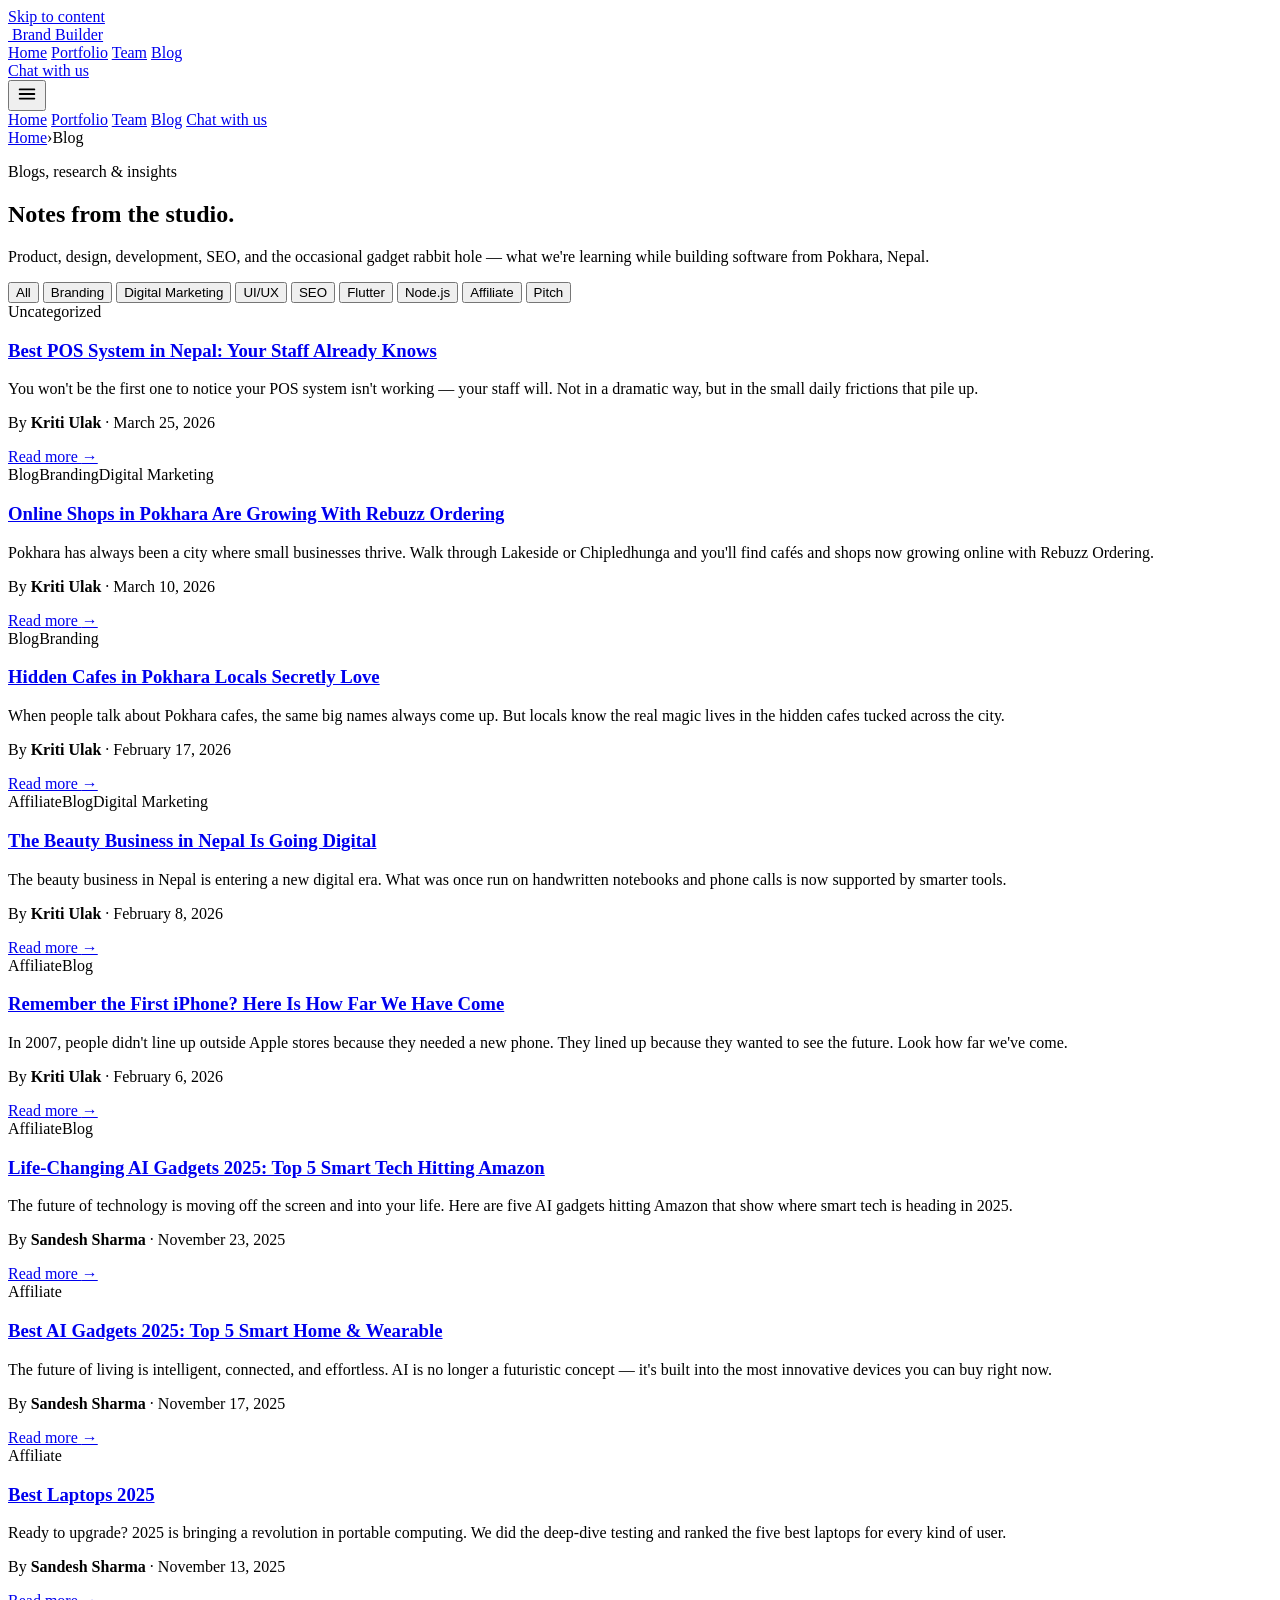
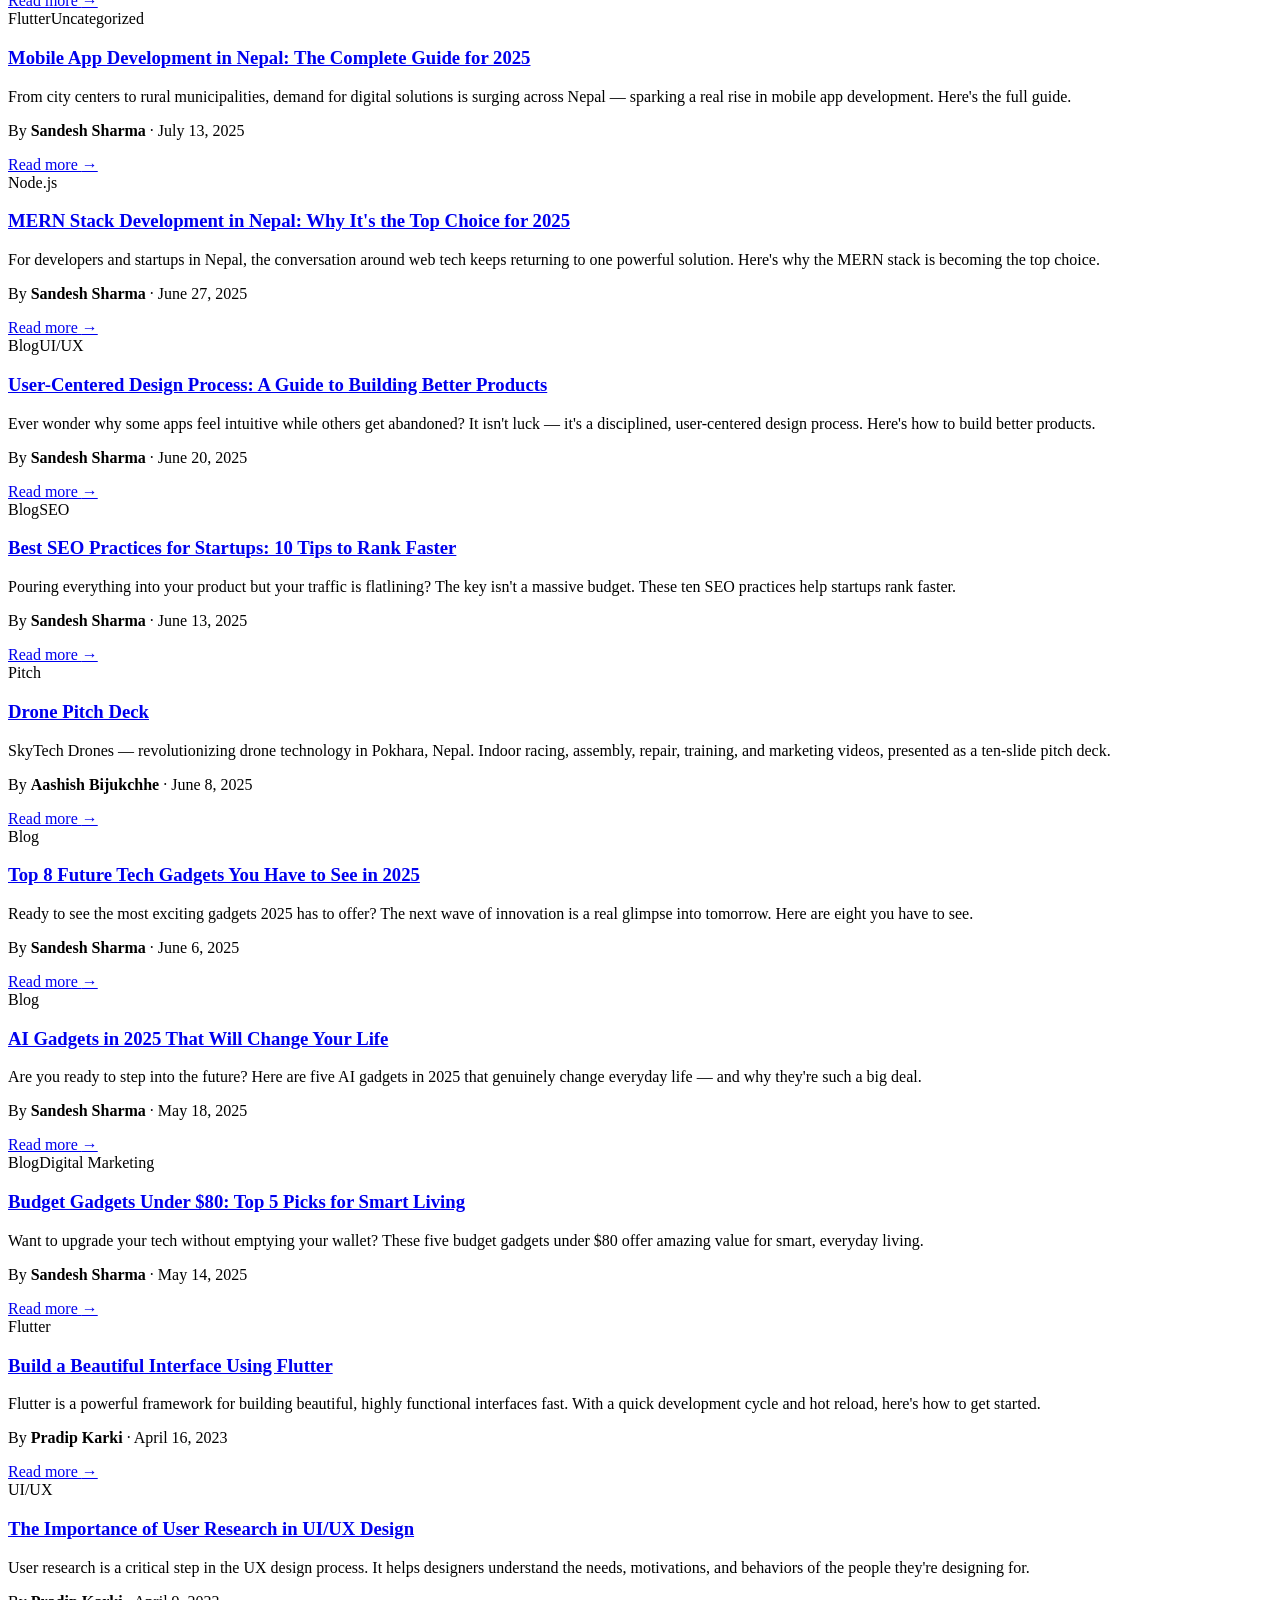
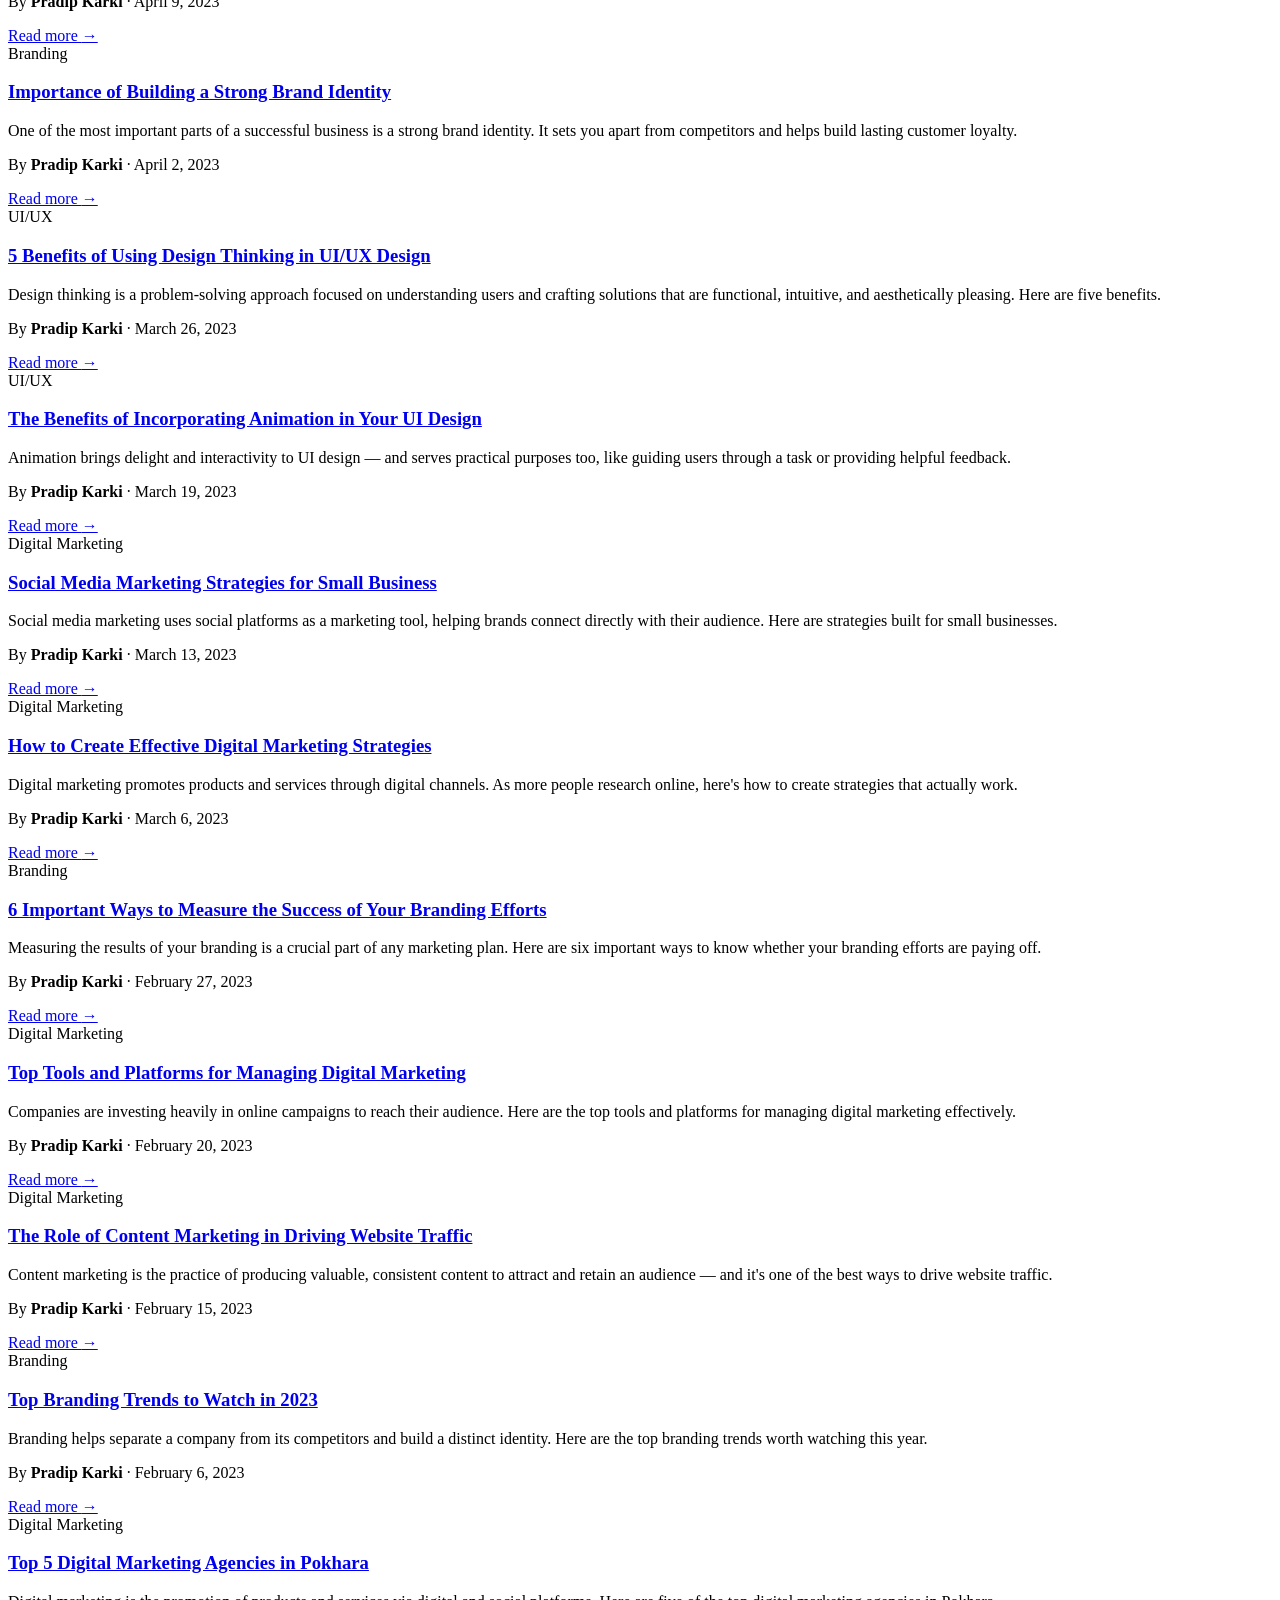
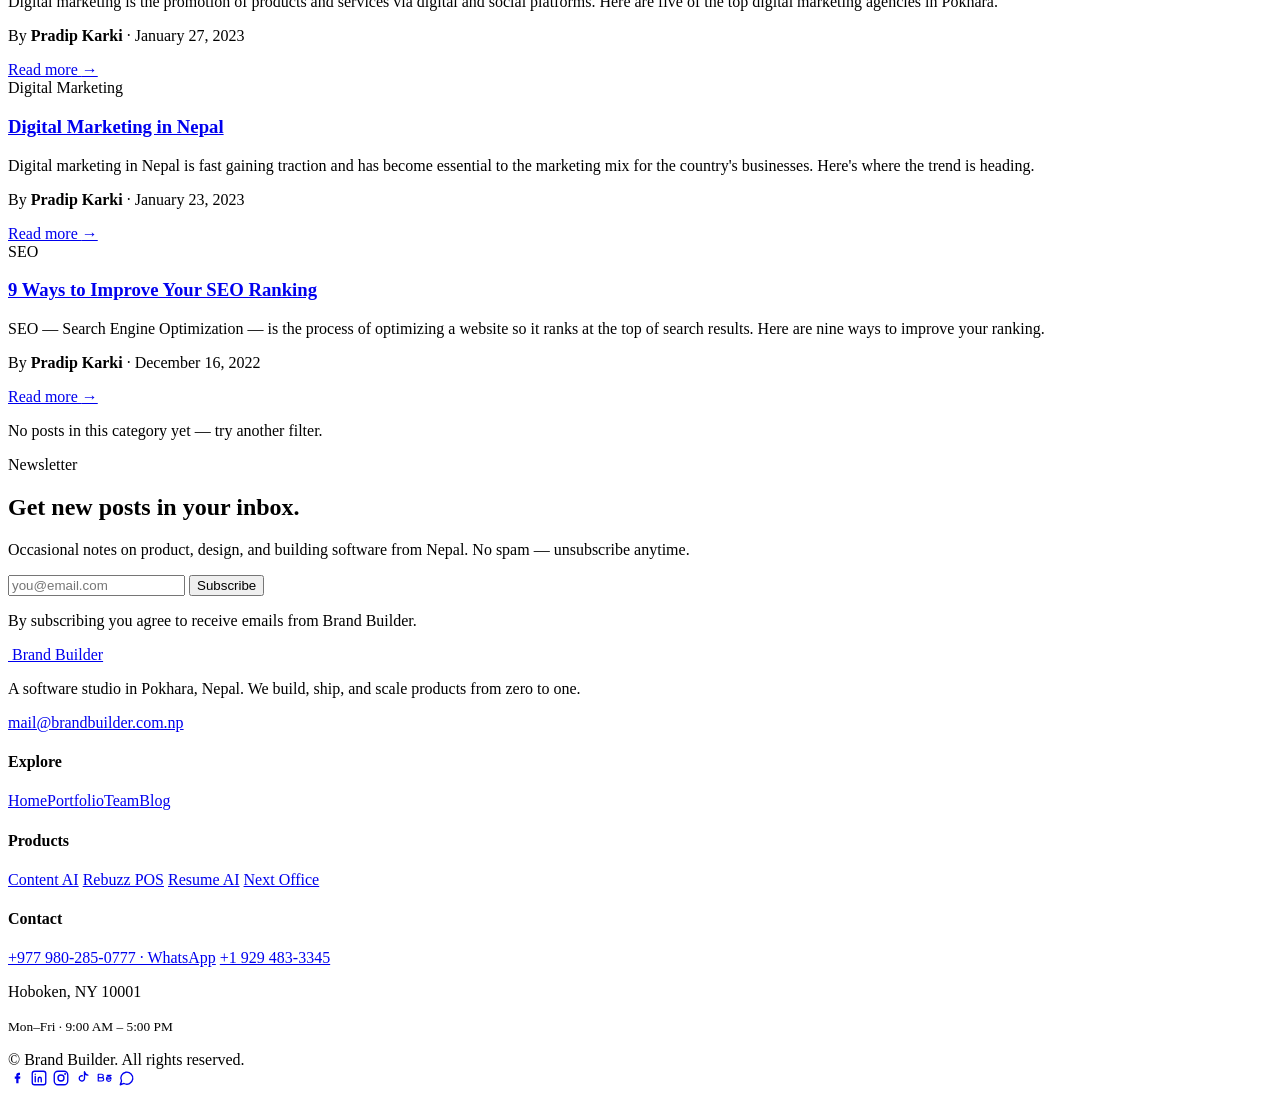
==== blog.html @ 898c1c97 "Add files via upload" ====
<!DOCTYPE html>
<html lang="en">
<head>
<meta charset="UTF-8" />
<meta name="viewport" content="width=device-width, initial-scale=1.0, viewport-fit=cover" />
<title>Blog — Brand Builder</title>
<meta name="description" content="Blogs, research, and insights from Brand Builder — notes on product, design, development, SEO, and building software from Pokhara, Nepal." />
<meta name="theme-color" content="#FF6600" />
<link rel="icon" type="image/png" href="images/favicon.png" />
<link rel="preconnect" href="https://fonts.googleapis.com" />
<link rel="preconnect" href="https://fonts.gstatic.com" crossorigin />
<link href="https://fonts.googleapis.com/css2?family=Poppins:wght@500;600;700&family=Inter:wght@400;500;600&display=swap" rel="stylesheet" />
<link rel="stylesheet" href="css/style.css" />
</head>
<body>
<a class="skip" href="#main">Skip to content</a>

<header class="nav" id="nav">
  <div class="container nav__inner">
    <a class="brand" href="index.html" aria-label="Brand Builder home">
      <img class="brand__logo" src="images/logo.png" alt="" aria-hidden="true" />
      Brand Builder
    </a>
    <nav class="nav__links" aria-label="Primary">
      <a href="index.html">Home</a>
      <a href="portfolio.html">Portfolio</a>
      <a href="team.html">Team</a>
      <a href="blog.html" aria-current="page">Blog</a>
    </nav>
    <div class="nav__cta"><a class="btn btn--primary" href="https://wa.me/9779802850777" target="_blank" rel="noopener">Chat with us</a></div>
    <button class="nav__toggle" aria-label="Toggle menu" aria-expanded="false" aria-controls="navPanel">
      <svg width="22" height="22" viewBox="0 0 24 24" fill="none" aria-hidden="true"><path d="M4 7h16M4 12h16M4 17h16" stroke="currentColor" stroke-width="2" stroke-linecap="round"/></svg>
    </button>
  </div>
  <div class="nav__panel" id="navPanel">
    <a href="index.html">Home</a>
    <a href="portfolio.html">Portfolio</a>
    <a href="team.html">Team</a>
    <a href="blog.html" aria-current="page">Blog</a>
    <a class="btn btn--primary" href="https://wa.me/9779802850777" target="_blank" rel="noopener">Chat with us</a>
  </div>
</header>

<main id="main">
<section class="page-header">
  <div class="container">
    <nav class="breadcrumb" aria-label="Breadcrumb"><a href="index.html">Home</a><span>›</span>Blog</nav>
    <p class="eyebrow">Blogs, research &amp; insights</p>
    <h1>Notes from the studio.</h1>
    <p class="lead">Product, design, development, SEO, and the occasional gadget rabbit hole — what we're learning while building software from Pokhara, Nepal.</p>
  </div>
</section>

<section class="section">
  <div class="container">
    <div class="filter" role="group" aria-label="Filter posts by category">
      <button data-cat="all" aria-pressed="true">All</button>
      <button data-cat="branding" aria-pressed="false">Branding</button>
      <button data-cat="digital-marketing" aria-pressed="false">Digital Marketing</button>
      <button data-cat="ui-ux" aria-pressed="false">UI/UX</button>
      <button data-cat="seo" aria-pressed="false">SEO</button>
      <button data-cat="flutter" aria-pressed="false">Flutter</button>
      <button data-cat="node-js" aria-pressed="false">Node.js</button>
      <button data-cat="affiliate" aria-pressed="false">Affiliate</button>
      <button data-cat="pitch" aria-pressed="false">Pitch</button>
    </div>

    <div class="posts">

      <article class="post reveal" data-cats="uncategorized">
        <div class="post__tags"><span class="post__tag">Uncategorized</span></div>
        <h3><a href="https://brandbuilder.com.np/best-pos-system-in-nepal/" target="_blank" rel="noopener">Best POS System in Nepal: Your Staff Already Knows</a></h3>
        <p class="post__excerpt">You won't be the first one to notice your POS system isn't working — your staff will. Not in a dramatic way, but in the small daily frictions that pile up.</p>
        <p class="post__meta">By <b>Kriti Ulak</b> · March 25, 2026</p>
        <a class="post__more" href="https://brandbuilder.com.np/best-pos-system-in-nepal/" target="_blank" rel="noopener">Read more <span class="arr">→</span></a>
      </article>

      <article class="post reveal" data-cats="blog branding digital-marketing">
        <div class="post__tags"><span class="post__tag">Blog</span><span class="post__tag">Branding</span><span class="post__tag">Digital Marketing</span></div>
        <h3><a href="https://brandbuilder.com.np/online-shops-pokhara-rebuzz-ordering/" target="_blank" rel="noopener">Online Shops in Pokhara Are Growing With Rebuzz Ordering</a></h3>
        <p class="post__excerpt">Pokhara has always been a city where small businesses thrive. Walk through Lakeside or Chipledhunga and you'll find cafés and shops now growing online with Rebuzz Ordering.</p>
        <p class="post__meta">By <b>Kriti Ulak</b> · March 10, 2026</p>
        <a class="post__more" href="https://brandbuilder.com.np/online-shops-pokhara-rebuzz-ordering/" target="_blank" rel="noopener">Read more <span class="arr">→</span></a>
      </article>

      <article class="post reveal" data-cats="blog branding">
        <div class="post__tags"><span class="post__tag">Blog</span><span class="post__tag">Branding</span></div>
        <h3><a href="https://brandbuilder.com.np/hidden-cafes-in-pokhara-locals-secretly-love/" target="_blank" rel="noopener">Hidden Cafes in Pokhara Locals Secretly Love</a></h3>
        <p class="post__excerpt">When people talk about Pokhara cafes, the same big names always come up. But locals know the real magic lives in the hidden cafes tucked across the city.</p>
        <p class="post__meta">By <b>Kriti Ulak</b> · February 17, 2026</p>
        <a class="post__more" href="https://brandbuilder.com.np/hidden-cafes-in-pokhara-locals-secretly-love/" target="_blank" rel="noopener">Read more <span class="arr">→</span></a>
      </article>

      <article class="post reveal" data-cats="affiliate blog digital-marketing">
        <div class="post__tags"><span class="post__tag">Affiliate</span><span class="post__tag">Blog</span><span class="post__tag">Digital Marketing</span></div>
        <h3><a href="https://brandbuilder.com.np/beauty-business-in-nepal/" target="_blank" rel="noopener">The Beauty Business in Nepal Is Going Digital</a></h3>
        <p class="post__excerpt">The beauty business in Nepal is entering a new digital era. What was once run on handwritten notebooks and phone calls is now supported by smarter tools.</p>
        <p class="post__meta">By <b>Kriti Ulak</b> · February 8, 2026</p>
        <a class="post__more" href="https://brandbuilder.com.np/beauty-business-in-nepal/" target="_blank" rel="noopener">Read more <span class="arr">→</span></a>
      </article>

      <article class="post reveal" data-cats="affiliate blog">
        <div class="post__tags"><span class="post__tag">Affiliate</span><span class="post__tag">Blog</span></div>
        <h3><a href="https://brandbuilder.com.np/remember-the-first-iphone-here-is-how-far-we-have-come/" target="_blank" rel="noopener">Remember the First iPhone? Here Is How Far We Have Come</a></h3>
        <p class="post__excerpt">In 2007, people didn't line up outside Apple stores because they needed a new phone. They lined up because they wanted to see the future. Look how far we've come.</p>
        <p class="post__meta">By <b>Kriti Ulak</b> · February 6, 2026</p>
        <a class="post__more" href="https://brandbuilder.com.np/remember-the-first-iphone-here-is-how-far-we-have-come/" target="_blank" rel="noopener">Read more <span class="arr">→</span></a>
      </article>

      <article class="post reveal" data-cats="affiliate blog">
        <div class="post__tags"><span class="post__tag">Affiliate</span><span class="post__tag">Blog</span></div>
        <h3><a href="https://brandbuilder.com.np/top-5-life-changing-ai-gadgets-2025-amazon/" target="_blank" rel="noopener">Life-Changing AI Gadgets 2025: Top 5 Smart Tech Hitting Amazon</a></h3>
        <p class="post__excerpt">The future of technology is moving off the screen and into your life. Here are five AI gadgets hitting Amazon that show where smart tech is heading in 2025.</p>
        <p class="post__meta">By <b>Sandesh Sharma</b> · November 23, 2025</p>
        <a class="post__more" href="https://brandbuilder.com.np/top-5-life-changing-ai-gadgets-2025-amazon/" target="_blank" rel="noopener">Read more <span class="arr">→</span></a>
      </article>

      <article class="post reveal" data-cats="affiliate">
        <div class="post__tags"><span class="post__tag">Affiliate</span></div>
        <h3><a href="https://brandbuilder.com.np/best-ai-gadgets/" target="_blank" rel="noopener">Best AI Gadgets 2025: Top 5 Smart Home &amp; Wearable</a></h3>
        <p class="post__excerpt">The future of living is intelligent, connected, and effortless. AI is no longer a futuristic concept — it's built into the most innovative devices you can buy right now.</p>
        <p class="post__meta">By <b>Sandesh Sharma</b> · November 17, 2025</p>
        <a class="post__more" href="https://brandbuilder.com.np/best-ai-gadgets/" target="_blank" rel="noopener">Read more <span class="arr">→</span></a>
      </article>

      <article class="post reveal" data-cats="affiliate">
        <div class="post__tags"><span class="post__tag">Affiliate</span></div>
        <h3><a href="https://brandbuilder.com.np/best-laptops-2025/" target="_blank" rel="noopener">Best Laptops 2025</a></h3>
        <p class="post__excerpt">Ready to upgrade? 2025 is bringing a revolution in portable computing. We did the deep-dive testing and ranked the five best laptops for every kind of user.</p>
        <p class="post__meta">By <b>Sandesh Sharma</b> · November 13, 2025</p>
        <a class="post__more" href="https://brandbuilder.com.np/best-laptops-2025/" target="_blank" rel="noopener">Read more <span class="arr">→</span></a>
      </article>

      <article class="post reveal" data-cats="flutter uncategorized">
        <div class="post__tags"><span class="post__tag">Flutter</span><span class="post__tag">Uncategorized</span></div>
        <h3><a href="https://brandbuilder.com.np/mobile-app-development-in-nepal-the-complete-guide-for-2025/" target="_blank" rel="noopener">Mobile App Development in Nepal: The Complete Guide for 2025</a></h3>
        <p class="post__excerpt">From city centers to rural municipalities, demand for digital solutions is surging across Nepal — sparking a real rise in mobile app development. Here's the full guide.</p>
        <p class="post__meta">By <b>Sandesh Sharma</b> · July 13, 2025</p>
        <a class="post__more" href="https://brandbuilder.com.np/mobile-app-development-in-nepal-the-complete-guide-for-2025/" target="_blank" rel="noopener">Read more <span class="arr">→</span></a>
      </article>

      <article class="post reveal" data-cats="node-js">
        <div class="post__tags"><span class="post__tag">Node.js</span></div>
        <h3><a href="https://brandbuilder.com.np/mern-stack-development-nepal/" target="_blank" rel="noopener">MERN Stack Development in Nepal: Why It's the Top Choice for 2025</a></h3>
        <p class="post__excerpt">For developers and startups in Nepal, the conversation around web tech keeps returning to one powerful solution. Here's why the MERN stack is becoming the top choice.</p>
        <p class="post__meta">By <b>Sandesh Sharma</b> · June 27, 2025</p>
        <a class="post__more" href="https://brandbuilder.com.np/mern-stack-development-nepal/" target="_blank" rel="noopener">Read more <span class="arr">→</span></a>
      </article>

      <article class="post reveal" data-cats="blog ui-ux">
        <div class="post__tags"><span class="post__tag">Blog</span><span class="post__tag">UI/UX</span></div>
        <h3><a href="https://brandbuilder.com.np/user-centered-design-process-guide/" target="_blank" rel="noopener">User-Centered Design Process: A Guide to Building Better Products</a></h3>
        <p class="post__excerpt">Ever wonder why some apps feel intuitive while others get abandoned? It isn't luck — it's a disciplined, user-centered design process. Here's how to build better products.</p>
        <p class="post__meta">By <b>Sandesh Sharma</b> · June 20, 2025</p>
        <a class="post__more" href="https://brandbuilder.com.np/user-centered-design-process-guide/" target="_blank" rel="noopener">Read more <span class="arr">→</span></a>
      </article>

      <article class="post reveal" data-cats="blog seo">
        <div class="post__tags"><span class="post__tag">Blog</span><span class="post__tag">SEO</span></div>
        <h3><a href="https://brandbuilder.com.np/best-seo-practices-for-startups/" target="_blank" rel="noopener">Best SEO Practices for Startups: 10 Tips to Rank Faster</a></h3>
        <p class="post__excerpt">Pouring everything into your product but your traffic is flatlining? The key isn't a massive budget. These ten SEO practices help startups rank faster.</p>
        <p class="post__meta">By <b>Sandesh Sharma</b> · June 13, 2025</p>
        <a class="post__more" href="https://brandbuilder.com.np/best-seo-practices-for-startups/" target="_blank" rel="noopener">Read more <span class="arr">→</span></a>
      </article>

      <article class="post reveal" data-cats="pitch">
        <div class="post__tags"><span class="post__tag">Pitch</span></div>
        <h3><a href="https://brandbuilder.com.np/drone-pitch-deck/" target="_blank" rel="noopener">Drone Pitch Deck</a></h3>
        <p class="post__excerpt">SkyTech Drones — revolutionizing drone technology in Pokhara, Nepal. Indoor racing, assembly, repair, training, and marketing videos, presented as a ten-slide pitch deck.</p>
        <p class="post__meta">By <b>Aashish Bijukchhe</b> · June 8, 2025</p>
        <a class="post__more" href="https://brandbuilder.com.np/drone-pitch-deck/" target="_blank" rel="noopener">Read more <span class="arr">→</span></a>
      </article>

      <article class="post reveal" data-cats="blog">
        <div class="post__tags"><span class="post__tag">Blog</span></div>
        <h3><a href="https://brandbuilder.com.np/future-tech-gadgets-2025/" target="_blank" rel="noopener">Top 8 Future Tech Gadgets You Have to See in 2025</a></h3>
        <p class="post__excerpt">Ready to see the most exciting gadgets 2025 has to offer? The next wave of innovation is a real glimpse into tomorrow. Here are eight you have to see.</p>
        <p class="post__meta">By <b>Sandesh Sharma</b> · June 6, 2025</p>
        <a class="post__more" href="https://brandbuilder.com.np/future-tech-gadgets-2025/" target="_blank" rel="noopener">Read more <span class="arr">→</span></a>
      </article>

      <article class="post reveal" data-cats="blog">
        <div class="post__tags"><span class="post__tag">Blog</span></div>
        <h3><a href="https://brandbuilder.com.np/top-5-ai-gadgets-that-will-change-your-life-in-2025/" target="_blank" rel="noopener">AI Gadgets in 2025 That Will Change Your Life</a></h3>
        <p class="post__excerpt">Are you ready to step into the future? Here are five AI gadgets in 2025 that genuinely change everyday life — and why they're such a big deal.</p>
        <p class="post__meta">By <b>Sandesh Sharma</b> · May 18, 2025</p>
        <a class="post__more" href="https://brandbuilder.com.np/top-5-ai-gadgets-that-will-change-your-life-in-2025/" target="_blank" rel="noopener">Read more <span class="arr">→</span></a>
      </article>

      <article class="post reveal" data-cats="blog digital-marketing">
        <div class="post__tags"><span class="post__tag">Blog</span><span class="post__tag">Digital Marketing</span></div>
        <h3><a href="https://brandbuilder.com.np/top-5-gadgets-under-80/" target="_blank" rel="noopener">Budget Gadgets Under $80: Top 5 Picks for Smart Living</a></h3>
        <p class="post__excerpt">Want to upgrade your tech without emptying your wallet? These five budget gadgets under $80 offer amazing value for smart, everyday living.</p>
        <p class="post__meta">By <b>Sandesh Sharma</b> · May 14, 2025</p>
        <a class="post__more" href="https://brandbuilder.com.np/top-5-gadgets-under-80/" target="_blank" rel="noopener">Read more <span class="arr">→</span></a>
      </article>

      <article class="post reveal" data-cats="flutter">
        <div class="post__tags"><span class="post__tag">Flutter</span></div>
        <h3><a href="https://brandbuilder.com.np/build-a-beautiful-interface-using-flutter/" target="_blank" rel="noopener">Build a Beautiful Interface Using Flutter</a></h3>
        <p class="post__excerpt">Flutter is a powerful framework for building beautiful, highly functional interfaces fast. With a quick development cycle and hot reload, here's how to get started.</p>
        <p class="post__meta">By <b>Pradip Karki</b> · April 16, 2023</p>
        <a class="post__more" href="https://brandbuilder.com.np/build-a-beautiful-interface-using-flutter/" target="_blank" rel="noopener">Read more <span class="arr">→</span></a>
      </article>

      <article class="post reveal" data-cats="ui-ux">
        <div class="post__tags"><span class="post__tag">UI/UX</span></div>
        <h3><a href="https://brandbuilder.com.np/the-importance-of-user-research-in-ui-ux-design/" target="_blank" rel="noopener">The Importance of User Research in UI/UX Design</a></h3>
        <p class="post__excerpt">User research is a critical step in the UX design process. It helps designers understand the needs, motivations, and behaviors of the people they're designing for.</p>
        <p class="post__meta">By <b>Pradip Karki</b> · April 9, 2023</p>
        <a class="post__more" href="https://brandbuilder.com.np/the-importance-of-user-research-in-ui-ux-design/" target="_blank" rel="noopener">Read more <span class="arr">→</span></a>
      </article>

      <article class="post reveal" data-cats="branding">
        <div class="post__tags"><span class="post__tag">Branding</span></div>
        <h3><a href="https://brandbuilder.com.np/importance-of-building-a-strong-brand-identity/" target="_blank" rel="noopener">Importance of Building a Strong Brand Identity</a></h3>
        <p class="post__excerpt">One of the most important parts of a successful business is a strong brand identity. It sets you apart from competitors and helps build lasting customer loyalty.</p>
        <p class="post__meta">By <b>Pradip Karki</b> · April 2, 2023</p>
        <a class="post__more" href="https://brandbuilder.com.np/importance-of-building-a-strong-brand-identity/" target="_blank" rel="noopener">Read more <span class="arr">→</span></a>
      </article>

      <article class="post reveal" data-cats="ui-ux">
        <div class="post__tags"><span class="post__tag">UI/UX</span></div>
        <h3><a href="https://brandbuilder.com.np/5-benefits-of-using-design-thinking-in-ui-ux-design/" target="_blank" rel="noopener">5 Benefits of Using Design Thinking in UI/UX Design</a></h3>
        <p class="post__excerpt">Design thinking is a problem-solving approach focused on understanding users and crafting solutions that are functional, intuitive, and aesthetically pleasing. Here are five benefits.</p>
        <p class="post__meta">By <b>Pradip Karki</b> · March 26, 2023</p>
        <a class="post__more" href="https://brandbuilder.com.np/5-benefits-of-using-design-thinking-in-ui-ux-design/" target="_blank" rel="noopener">Read more <span class="arr">→</span></a>
      </article>

      <article class="post reveal" data-cats="ui-ux">
        <div class="post__tags"><span class="post__tag">UI/UX</span></div>
        <h3><a href="https://brandbuilder.com.np/the-benefits-of-incorporating-animation-in-your-ui-design/" target="_blank" rel="noopener">The Benefits of Incorporating Animation in Your UI Design</a></h3>
        <p class="post__excerpt">Animation brings delight and interactivity to UI design — and serves practical purposes too, like guiding users through a task or providing helpful feedback.</p>
        <p class="post__meta">By <b>Pradip Karki</b> · March 19, 2023</p>
        <a class="post__more" href="https://brandbuilder.com.np/the-benefits-of-incorporating-animation-in-your-ui-design/" target="_blank" rel="noopener">Read more <span class="arr">→</span></a>
      </article>

      <article class="post reveal" data-cats="digital-marketing">
        <div class="post__tags"><span class="post__tag">Digital Marketing</span></div>
        <h3><a href="https://brandbuilder.com.np/social-media-marketing-strategies-for-small-business/" target="_blank" rel="noopener">Social Media Marketing Strategies for Small Business</a></h3>
        <p class="post__excerpt">Social media marketing uses social platforms as a marketing tool, helping brands connect directly with their audience. Here are strategies built for small businesses.</p>
        <p class="post__meta">By <b>Pradip Karki</b> · March 13, 2023</p>
        <a class="post__more" href="https://brandbuilder.com.np/social-media-marketing-strategies-for-small-business/" target="_blank" rel="noopener">Read more <span class="arr">→</span></a>
      </article>

      <article class="post reveal" data-cats="digital-marketing">
        <div class="post__tags"><span class="post__tag">Digital Marketing</span></div>
        <h3><a href="https://brandbuilder.com.np/how-to-create-effective-digital-marketing-strategies/" target="_blank" rel="noopener">How to Create Effective Digital Marketing Strategies</a></h3>
        <p class="post__excerpt">Digital marketing promotes products and services through digital channels. As more people research online, here's how to create strategies that actually work.</p>
        <p class="post__meta">By <b>Pradip Karki</b> · March 6, 2023</p>
        <a class="post__more" href="https://brandbuilder.com.np/how-to-create-effective-digital-marketing-strategies/" target="_blank" rel="noopener">Read more <span class="arr">→</span></a>
      </article>

      <article class="post reveal" data-cats="branding">
        <div class="post__tags"><span class="post__tag">Branding</span></div>
        <h3><a href="https://brandbuilder.com.np/6-important-ways-to-measure-success-of-your-branding-efforts/" target="_blank" rel="noopener">6 Important Ways to Measure the Success of Your Branding Efforts</a></h3>
        <p class="post__excerpt">Measuring the results of your branding is a crucial part of any marketing plan. Here are six important ways to know whether your branding efforts are paying off.</p>
        <p class="post__meta">By <b>Pradip Karki</b> · February 27, 2023</p>
        <a class="post__more" href="https://brandbuilder.com.np/6-important-ways-to-measure-success-of-your-branding-efforts/" target="_blank" rel="noopener">Read more <span class="arr">→</span></a>
      </article>

      <article class="post reveal" data-cats="digital-marketing">
        <div class="post__tags"><span class="post__tag">Digital Marketing</span></div>
        <h3><a href="https://brandbuilder.com.np/top-tools-and-platforms-for-managing-digital-marketing/" target="_blank" rel="noopener">Top Tools and Platforms for Managing Digital Marketing</a></h3>
        <p class="post__excerpt">Companies are investing heavily in online campaigns to reach their audience. Here are the top tools and platforms for managing digital marketing effectively.</p>
        <p class="post__meta">By <b>Pradip Karki</b> · February 20, 2023</p>
        <a class="post__more" href="https://brandbuilder.com.np/top-tools-and-platforms-for-managing-digital-marketing/" target="_blank" rel="noopener">Read more <span class="arr">→</span></a>
      </article>

      <article class="post reveal" data-cats="digital-marketing">
        <div class="post__tags"><span class="post__tag">Digital Marketing</span></div>
        <h3><a href="https://brandbuilder.com.np/the-role-of-content-marketing-in-driving-website-traffic/" target="_blank" rel="noopener">The Role of Content Marketing in Driving Website Traffic</a></h3>
        <p class="post__excerpt">Content marketing is the practice of producing valuable, consistent content to attract and retain an audience — and it's one of the best ways to drive website traffic.</p>
        <p class="post__meta">By <b>Pradip Karki</b> · February 15, 2023</p>
        <a class="post__more" href="https://brandbuilder.com.np/the-role-of-content-marketing-in-driving-website-traffic/" target="_blank" rel="noopener">Read more <span class="arr">→</span></a>
      </article>

      <article class="post reveal" data-cats="branding">
        <div class="post__tags"><span class="post__tag">Branding</span></div>
        <h3><a href="https://brandbuilder.com.np/top-branding-trends-to-watch-in-2023/" target="_blank" rel="noopener">Top Branding Trends to Watch in 2023</a></h3>
        <p class="post__excerpt">Branding helps separate a company from its competitors and build a distinct identity. Here are the top branding trends worth watching this year.</p>
        <p class="post__meta">By <b>Pradip Karki</b> · February 6, 2023</p>
        <a class="post__more" href="https://brandbuilder.com.np/top-branding-trends-to-watch-in-2023/" target="_blank" rel="noopener">Read more <span class="arr">→</span></a>
      </article>

      <article class="post reveal" data-cats="digital-marketing">
        <div class="post__tags"><span class="post__tag">Digital Marketing</span></div>
        <h3><a href="https://brandbuilder.com.np/top-5-digital-marketing-in-pokhara/" target="_blank" rel="noopener">Top 5 Digital Marketing Agencies in Pokhara</a></h3>
        <p class="post__excerpt">Digital marketing is the promotion of products and services via digital and social platforms. Here are five of the top digital marketing agencies in Pokhara.</p>
        <p class="post__meta">By <b>Pradip Karki</b> · January 27, 2023</p>
        <a class="post__more" href="https://brandbuilder.com.np/top-5-digital-marketing-in-pokhara/" target="_blank" rel="noopener">Read more <span class="arr">→</span></a>
      </article>

      <article class="post reveal" data-cats="digital-marketing">
        <div class="post__tags"><span class="post__tag">Digital Marketing</span></div>
        <h3><a href="https://brandbuilder.com.np/digital-marketing-in-nepal-in-2023/" target="_blank" rel="noopener">Digital Marketing in Nepal</a></h3>
        <p class="post__excerpt">Digital marketing in Nepal is fast gaining traction and has become essential to the marketing mix for the country's businesses. Here's where the trend is heading.</p>
        <p class="post__meta">By <b>Pradip Karki</b> · January 23, 2023</p>
        <a class="post__more" href="https://brandbuilder.com.np/digital-marketing-in-nepal-in-2023/" target="_blank" rel="noopener">Read more <span class="arr">→</span></a>
      </article>

      <article class="post reveal" data-cats="seo">
        <div class="post__tags"><span class="post__tag">SEO</span></div>
        <h3><a href="https://brandbuilder.com.np/improve-your-seo-ranking/" target="_blank" rel="noopener">9 Ways to Improve Your SEO Ranking</a></h3>
        <p class="post__excerpt">SEO — Search Engine Optimization — is the process of optimizing a website so it ranks at the top of search results. Here are nine ways to improve your ranking.</p>
        <p class="post__meta">By <b>Pradip Karki</b> · December 16, 2022</p>
        <a class="post__more" href="https://brandbuilder.com.np/improve-your-seo-ranking/" target="_blank" rel="noopener">Read more <span class="arr">→</span></a>
      </article>

    </div>
    <p class="posts-empty">No posts in this category yet — try another filter.</p>
  </div>
</section>

<!-- Subscribe -->
<section class="section">
  <div class="container">
    <div class="subscribe reveal">
      <p class="eyebrow on-dark" style="justify-content:center;">Newsletter</p>
      <h2>Get new posts in your inbox.</h2>
      <p>Occasional notes on product, design, and building software from Nepal. No spam — unsubscribe anytime.</p>
      <form class="sub-form" id="subForm" novalidate>
        <input id="subEmail" type="email" name="email" placeholder="you@email.com" aria-label="Email address" autocomplete="email" required />
        <button class="btn btn--light" type="submit">Subscribe</button>
      </form>
      <p class="sub-note">By subscribing you agree to receive emails from Brand Builder.</p>
    </div>
  </div>
</section>
</main>

<footer class="footer">
  <div class="container">
    <div class="footer__top">
      <div class="footer__brand footer__col">
        <a class="brand" href="index.html"><img class="brand__logo brand__logo--footer" src="images/logo.png" alt="" aria-hidden="true" /> Brand Builder</a>
        <p>A software studio in Pokhara, Nepal. We build, ship, and scale products from zero to one.</p>
        <a class="footer__mail" href="mailto:mail@brandbuilder.com.np">mail@brandbuilder.com.np</a>
      </div>
      <div class="footer__col">
        <h4>Explore</h4>
        <a href="index.html">Home</a><a href="portfolio.html">Portfolio</a><a href="team.html">Team</a><a href="blog.html">Blog</a>
      </div>
      <div class="footer__col">
        <h4>Products</h4>
        <a href="https://rebuzzai.com/" target="_blank" rel="noopener">Content AI</a>
        <a href="https://rebuzzpos.com/" target="_blank" rel="noopener">Rebuzz POS</a>
        <a href="https://cvai.dev/" target="_blank" rel="noopener">Resume AI</a>
        <a href="https://nextoffice.dev/" target="_blank" rel="noopener">Next Office</a>
      </div>
      <div class="footer__col">
        <h4>Contact</h4>
        <a href="https://wa.me/9779802850777" target="_blank" rel="noopener">+977 980-285-0777 · WhatsApp</a>
        <a href="tel:+19294833345">+1 929 483-3345</a>
        <p>Hoboken, NY 10001</p>
        <p><small>Mon–Fri · 9:00 AM – 5:00 PM</small></p>
      </div>
    </div>
    <div class="footer__bottom">
      <span>© <span data-year></span> Brand Builder. All rights reserved.</span>
      <div class="footer__social">
        <a href="https://www.facebook.com/brandbuildernepal" target="_blank" rel="noopener" aria-label="Facebook"><svg width="18" height="18" viewBox="0 0 24 24" fill="none"><path d="M14 8h2V5h-2c-1.7 0-3 1.3-3 3v2H9v3h2v6h3v-6h2.2l.3-3H14v-1.5c0-.3.2-.5.5-.5z" fill="currentColor"/></svg></a>
        <a href="https://www.linkedin.com/company/brand-builder-nepal/" target="_blank" rel="noopener" aria-label="LinkedIn"><svg width="18" height="18" viewBox="0 0 24 24" fill="none"><rect x="3" y="3" width="18" height="18" rx="3" stroke="currentColor" stroke-width="1.8"/><path d="M7 10v7M7 7v.01M11 17v-4a2 2 0 0 1 4 0v4" stroke="currentColor" stroke-width="1.8" stroke-linecap="round" stroke-linejoin="round"/></svg></a>
        <a href="https://www.instagram.com/brandbuilder.nepal/" target="_blank" rel="noopener" aria-label="Instagram"><svg width="18" height="18" viewBox="0 0 24 24" fill="none"><rect x="3" y="3" width="18" height="18" rx="5" stroke="currentColor" stroke-width="1.8"/><circle cx="12" cy="12" r="4" stroke="currentColor" stroke-width="1.8"/><circle cx="17.5" cy="6.5" r="1.3" fill="currentColor"/></svg></a>
        <a href="https://www.tiktok.com/@bb.vibes0" target="_blank" rel="noopener" aria-label="TikTok"><svg width="18" height="18" viewBox="0 0 24 24" fill="none"><path d="M14 4v8.5a3.5 3.5 0 1 1-3-3.46" stroke="currentColor" stroke-width="1.8" stroke-linecap="round" stroke-linejoin="round"/><path d="M14 4c.5 2.5 2 4 4.5 4.2" stroke="currentColor" stroke-width="1.8" stroke-linecap="round" stroke-linejoin="round"/></svg></a>
        <a href="https://www.behance.net/brandbuilder2021" target="_blank" rel="noopener" aria-label="Behance"><svg width="18" height="18" viewBox="0 0 24 24" fill="none"><path d="M3 7h4.5a2.2 2.2 0 0 1 0 4.4H3zM3 11.4h5a2.3 2.3 0 0 1 0 4.6H3zM15 8.5h5M14 14c.3 1.6 1.5 2.4 3 2.4 1.1 0 1.9-.4 2.4-1.1M14 13.2a3 3 0 1 1 6 0z" stroke="currentColor" stroke-width="1.6" stroke-linecap="round" stroke-linejoin="round"/></svg></a>
        <a href="https://wa.me/9779802850777" target="_blank" rel="noopener" aria-label="WhatsApp"><svg width="18" height="18" viewBox="0 0 24 24" fill="none"><path d="M3 21l1.7-5A8 8 0 1 1 8 19.3L3 21z" stroke="currentColor" stroke-width="1.8" stroke-linejoin="round"/></svg></a>
      </div>
    </div>
  </div>
</footer>

<script src="js/utils.js" defer></script>
<script src="js/main.js" defer></script>
</body>
</html>
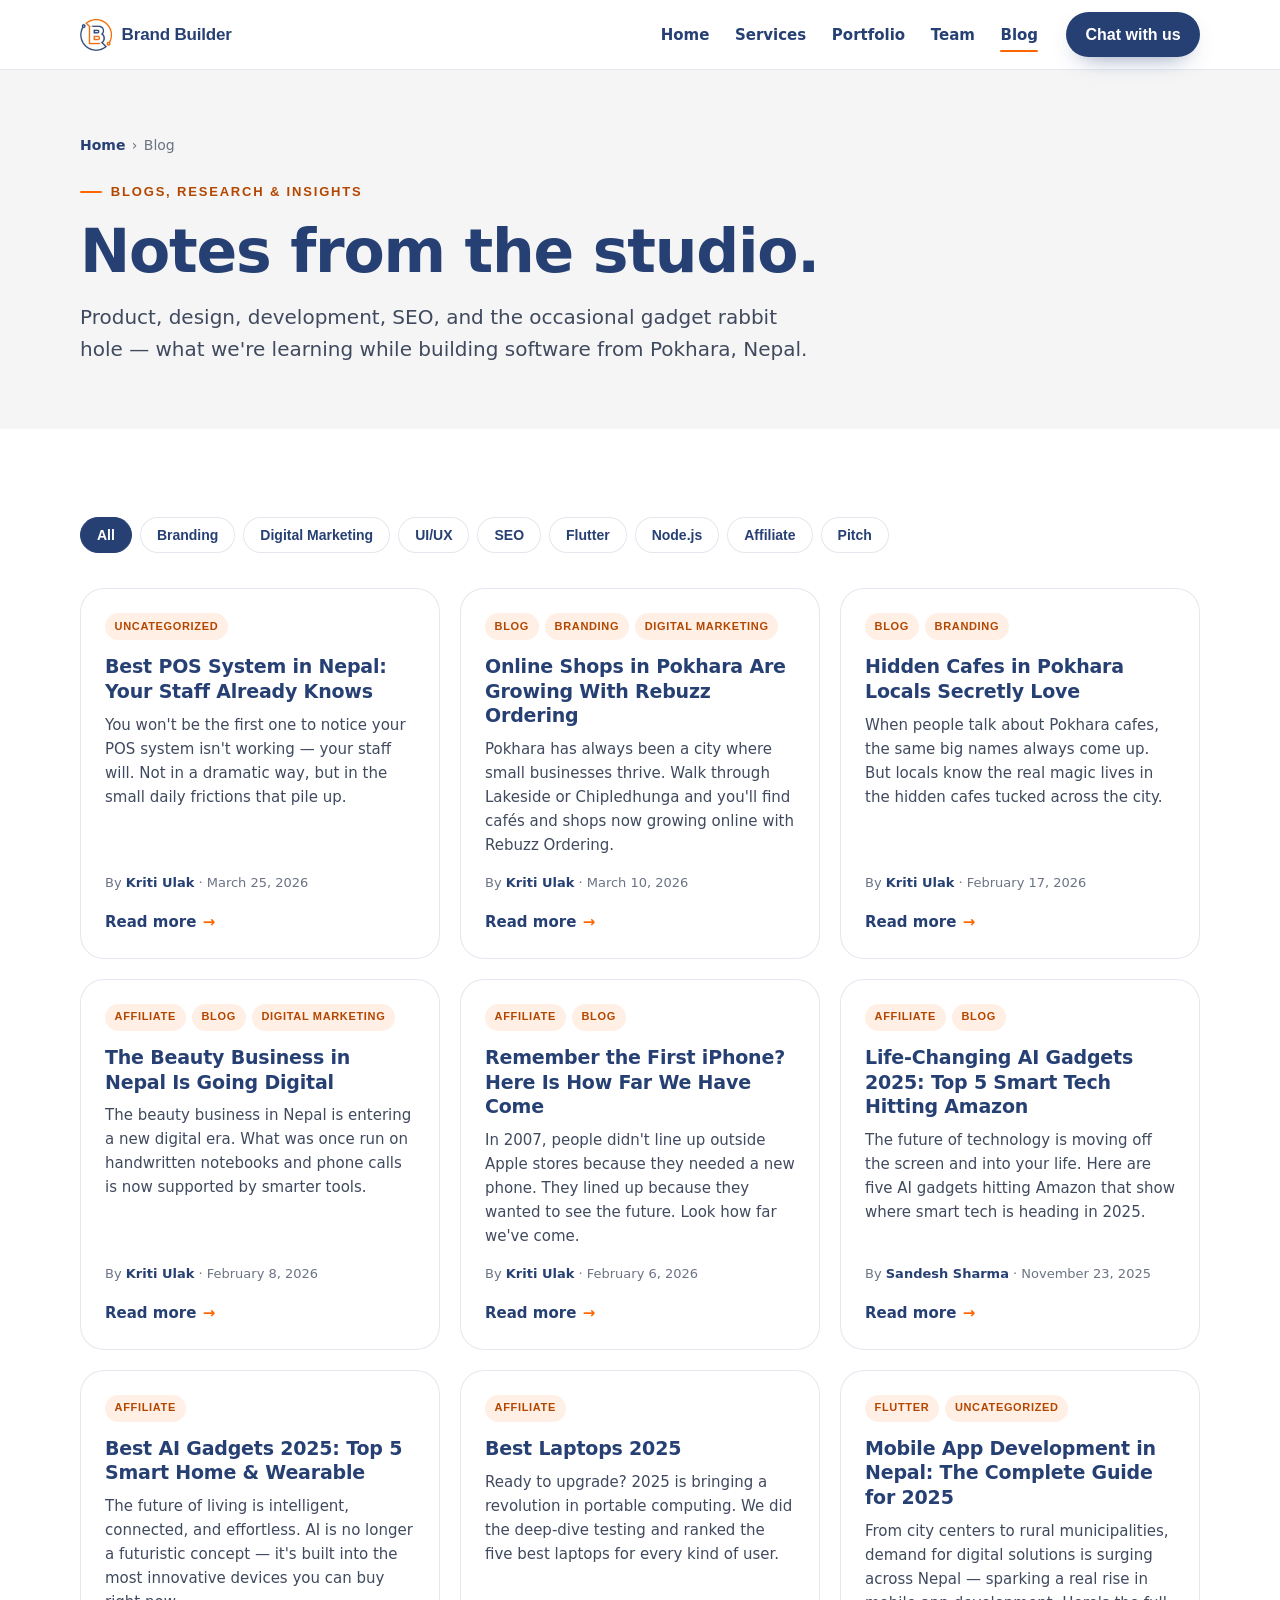
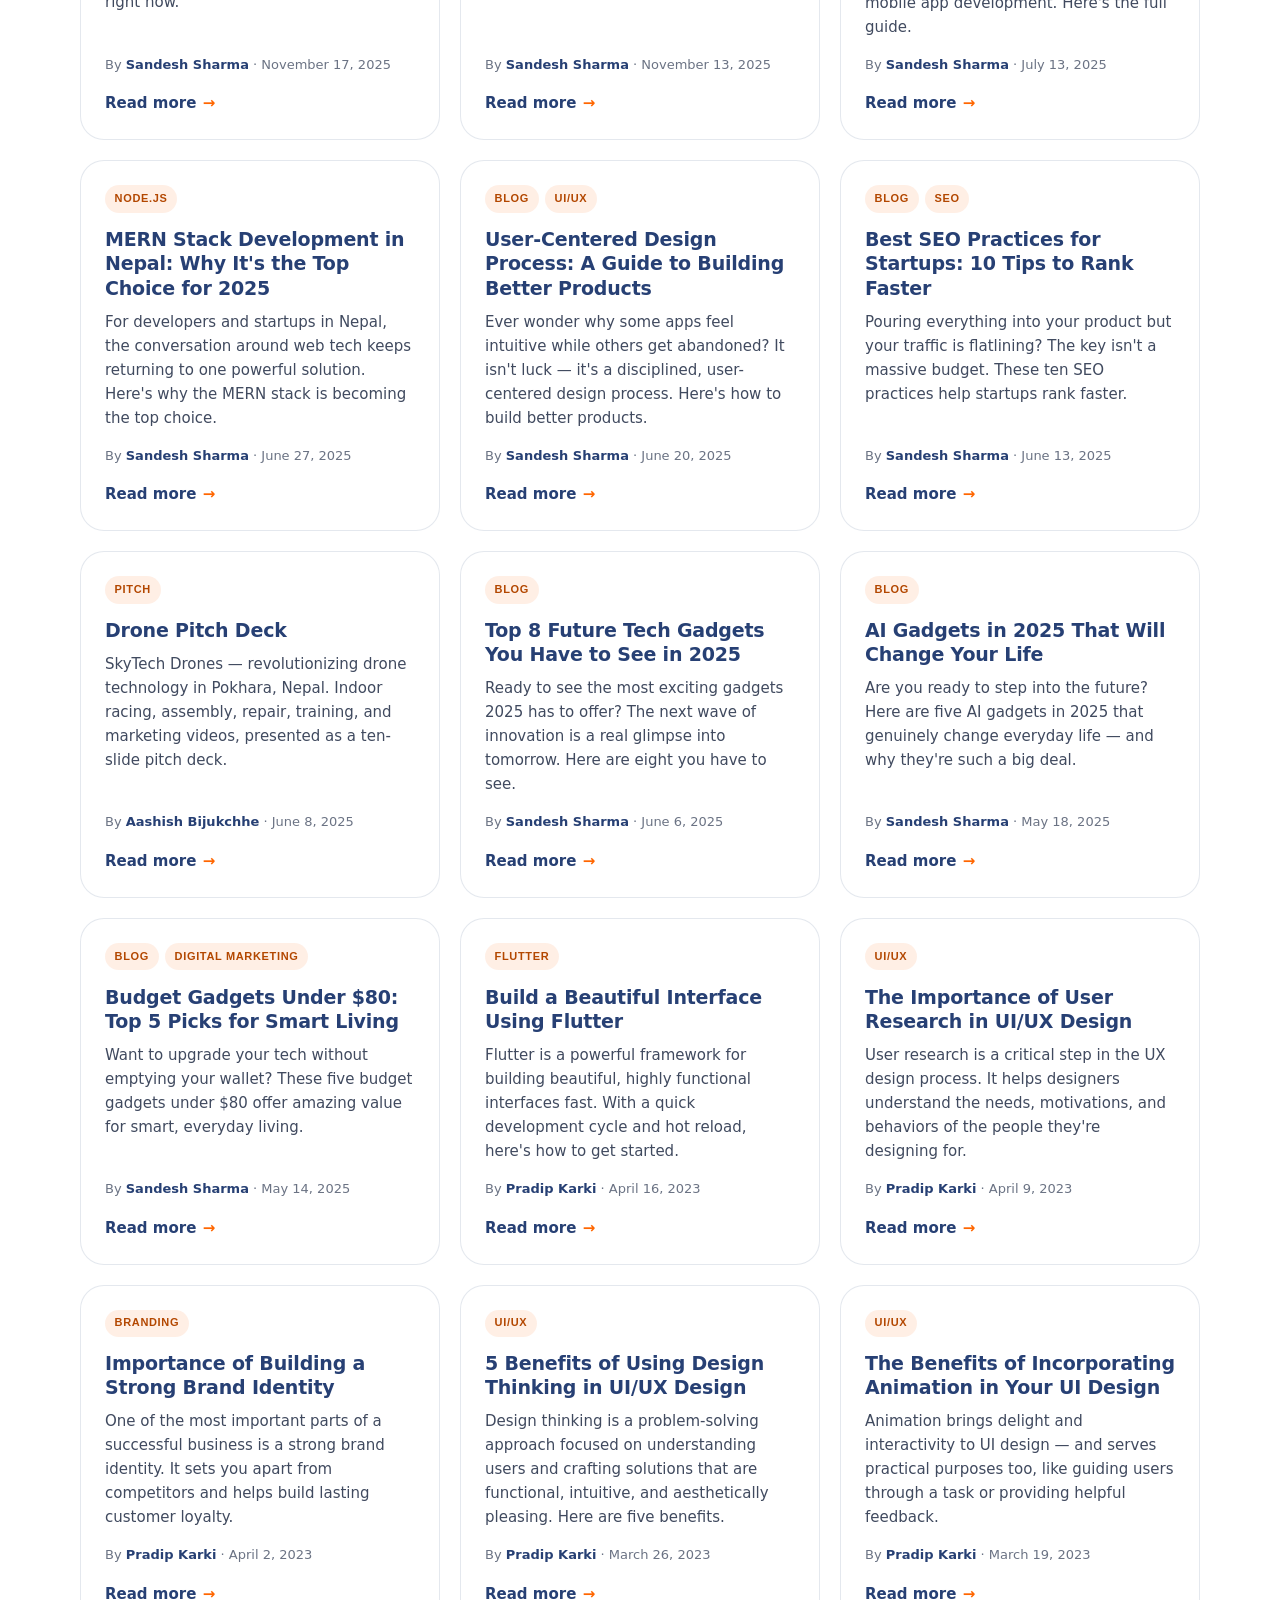
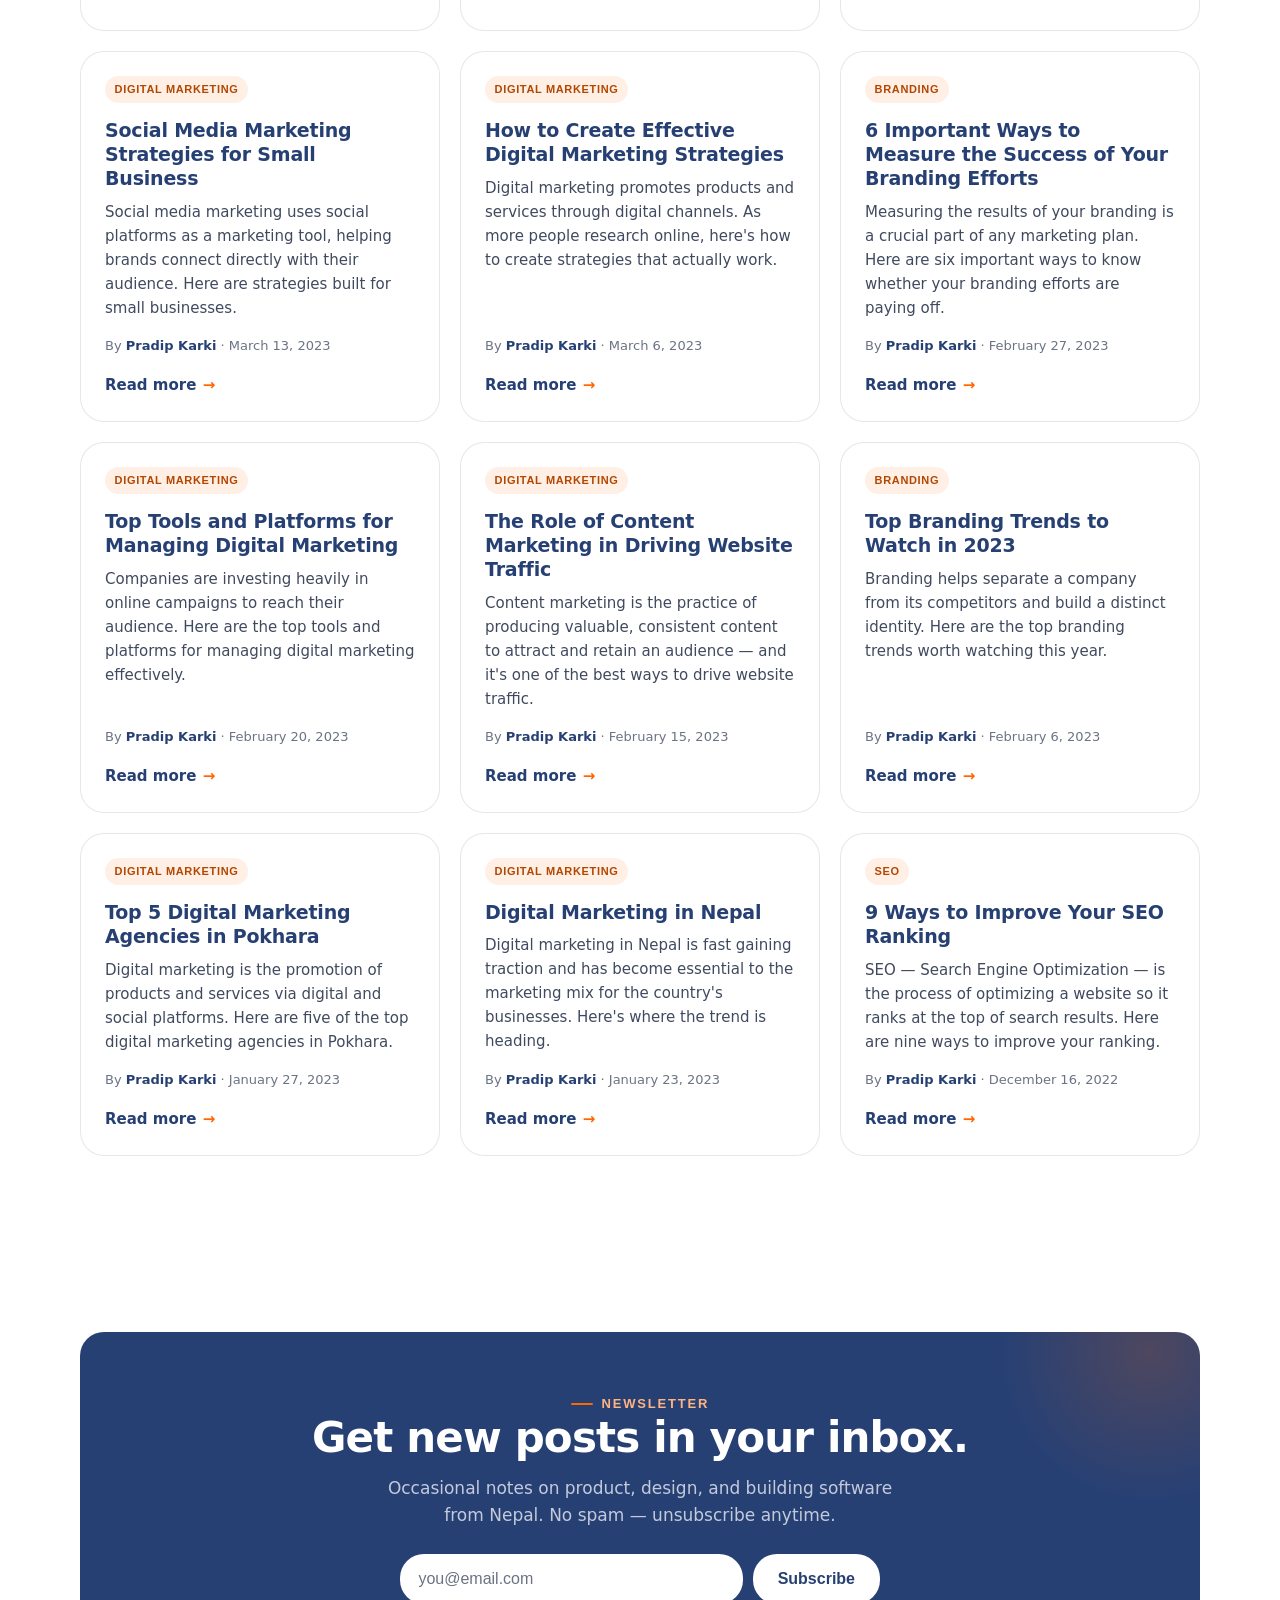
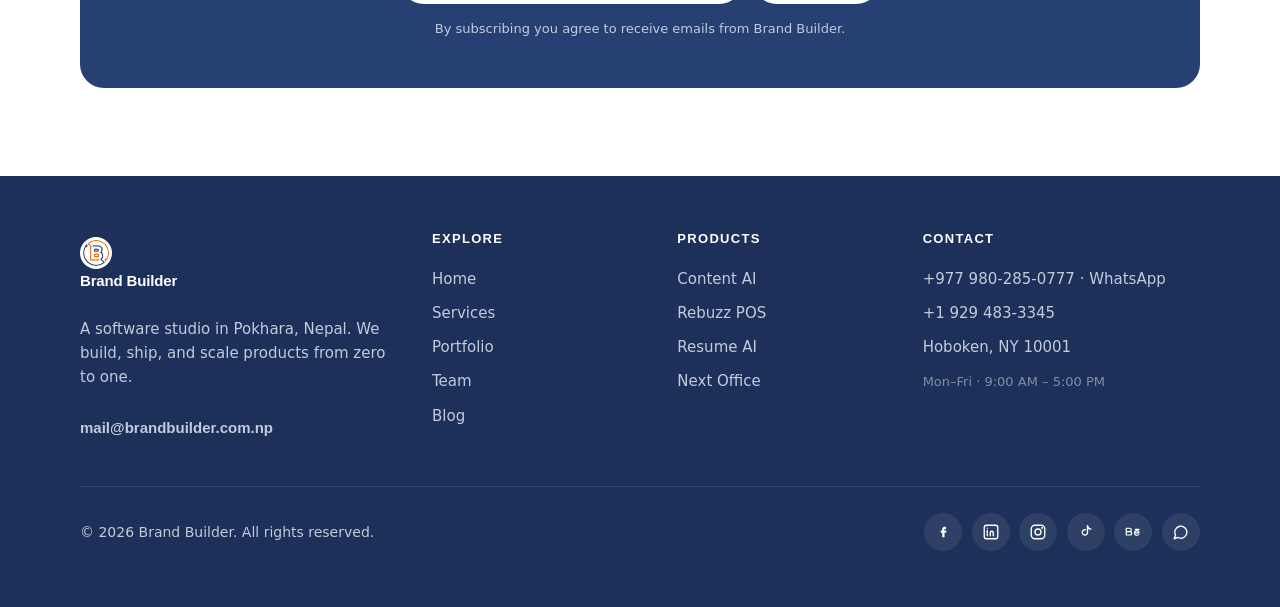
==== commit c078ea1f: "Update blog.html" ====
--- a/blog.html
+++ b/blog.html
@@ -23,6 +23,7 @@
     </a>
     <nav class="nav__links" aria-label="Primary">
       <a href="index.html">Home</a>
+      <a href="services.html">Services</a>
       <a href="portfolio.html">Portfolio</a>
       <a href="team.html">Team</a>
       <a href="blog.html" aria-current="page">Blog</a>
@@ -34,6 +35,7 @@
   </div>
   <div class="nav__panel" id="navPanel">
     <a href="index.html">Home</a>
+    <a href="services.html">Services</a>
     <a href="portfolio.html">Portfolio</a>
     <a href="team.html">Team</a>
     <a href="blog.html" aria-current="page">Blog</a>
@@ -339,7 +341,7 @@
       </div>
       <div class="footer__col">
         <h4>Explore</h4>
-        <a href="index.html">Home</a><a href="portfolio.html">Portfolio</a><a href="team.html">Team</a><a href="blog.html">Blog</a>
+        <a href="index.html">Home</a><a href="services.html">Services</a><a href="portfolio.html">Portfolio</a><a href="team.html">Team</a><a href="blog.html">Blog</a>
       </div>
       <div class="footer__col">
         <h4>Products</h4>
--- a/css/style.css
+++ b/css/style.css
@@ -0,0 +1,375 @@
+/*
+ * Brand Builder — Complete stylesheet
+ * Tokens · Typography · Components · Layout · Responsive
+ * Wise-inspired · navy/orange palette · Poppins + Inter
+ */
+
+/* ── DESIGN TOKENS + COMPONENTS ─────────────────────────── */
+/*
+ * Brand Builder — Design system
+ * Tokens, typography, buttons, component rules
+ * Wise-inspired · navy/orange palette · Poppins + Inter
+ */
+
+/* Import layout and responsive */
+
+/* ============================================================
+   Brand Builder — shared design system
+   Wise-inspired layout · navy/orange palette · Poppins + Inter
+   ============================================================ */
+
+:root{
+  /* Brief palette */
+  --navy:#274074;            /* Primary  → ink / dark bands / actions */
+  --navy-deep:#1c3059;       /* derived shade for footer depth        */
+  --orange:#FF6600;          /* Secondary → accent fills & shapes      */
+  --orange-deep:#b34700;     /* derived: accent text on light          */
+  --orange-light:#ffb380;    /* derived: accent text/eyebrow on dark   */
+  --orange-pale:rgba(255,102,0,.10);
+  --bg:#ffffff;              /* BG                                     */
+  --surface:#f5f5f5;         /* Stroke value reused as soft band fill  */
+  --stroke:rgba(39,64,116,.12);  /* hairline border (navy tint)        */
+  /* derived neutrals (navy-leaning) */
+  --ink:#274074; --body:#404a5f; --mute:#6b7384;
+  --on-dark:#ffffff; --on-dark-mute:#c3cadb;
+
+  --r-sm:8px; --r-md:12px; --r-lg:16px; --r-xl:24px; --r-pill:9999px;
+  --container:1200px;
+  --shadow-card:0 1px 2px rgba(39,64,116,.04), 0 12px 30px -18px rgba(39,64,116,.22);
+  --shadow-float:0 24px 60px -28px rgba(39,64,116,.45);
+}
+
+*,*::before,*::after{box-sizing:border-box;}
+html{-webkit-text-size-adjust:100%;scroll-behavior:smooth;}
+@media (prefers-reduced-motion:reduce){html{scroll-behavior:auto;}}
+body{
+  margin:0;background:var(--bg);color:var(--body);
+  font-family:Inter,system-ui,-apple-system,sans-serif;
+  font-size:1.0625rem;line-height:1.6;font-feature-settings:"calt";
+  -webkit-font-smoothing:antialiased;text-rendering:optimizeLegibility;
+}
+img{max-width:100%;display:block;}
+a{color:inherit;text-decoration:none;}
+
+/* Type */
+h1,h2,h3,h4{font-family:Poppins,system-ui,sans-serif;color:var(--ink);margin:0;line-height:1.08;letter-spacing:-.02em;}
+h1{font-weight:700;font-size:clamp(2.75rem,1.5rem + 3.4vw,3.75rem);}      /* 44–60 */
+h2{font-weight:600;font-size:clamp(1.875rem,1.4rem + 1.9vw,2.625rem);}    /* 30–42 */
+h3{font-weight:600;font-size:clamp(1.5rem,1.32rem + .72vw,1.875rem);line-height:1.18;letter-spacing:-.01em;} /* 24–30 */
+p{margin:0;}
+.lead{font-size:clamp(1.0625rem,1rem + .35vw,1.25rem);color:var(--body);line-height:1.6;}
+
+.eyebrow{
+  font-family:Inter,sans-serif;font-weight:600;font-size:.8125rem;
+  letter-spacing:.14em;text-transform:uppercase;color:var(--orange-deep);
+  display:inline-flex;align-items:center;gap:.55rem;margin:0 0 1rem;
+}
+.eyebrow::before{content:"";width:22px;height:2px;background:var(--orange);border-radius:2px;}
+.on-dark .eyebrow,.eyebrow.on-dark{color:var(--orange-light);}
+.on-dark .eyebrow::before,.eyebrow.on-dark::before{background:var(--orange);}
+
+/* Layout */
+.container{max-width:var(--container);margin-inline:auto;padding-inline:clamp(1.25rem,4vw,2.5rem);}
+.section{padding-block:clamp(3.25rem,7vw,5.5rem);}
+.band--soft{background:var(--surface);}
+.band--dark{background:var(--navy);color:var(--on-dark);}
+.band--dark h1,.band--dark h2,.band--dark h3{color:var(--on-dark);}
+.head-block{max-width:42rem;margin-bottom:clamp(2rem,4vw,3rem);}
+.head-block .lead{margin-top:1rem;}
+
+/* Buttons (24px pill) */
+.btn{
+  display:inline-flex;align-items:center;justify-content:center;gap:.5rem;
+  font-family:Inter,sans-serif;font-weight:600;font-size:1rem;line-height:1.5;
+  padding:.75rem 1.5rem;border-radius:var(--r-xl);border:1.5px solid transparent;
+  cursor:pointer;transition:transform .18s ease, background .18s ease, color .18s ease, box-shadow .18s ease, border-color .18s ease;
+  min-height:48px;white-space:nowrap;
+}
+.btn:hover{transform:translateY(-2px);}
+.btn:active{transform:translateY(0);}
+.btn--primary{background:var(--navy);color:#fff;box-shadow:0 10px 24px -14px rgba(39,64,116,.8);}
+.btn--primary:hover{background:#1f3461;box-shadow:0 16px 30px -16px rgba(39,64,116,.9);}
+.btn--ghost{background:transparent;color:var(--navy);border-color:var(--stroke);}
+.btn--ghost:hover{border-color:var(--navy);background:#fff;}
+.btn--light{background:#fff;color:var(--navy);}
+.btn--light:hover{background:var(--surface);}
+.btn .arr{transition:transform .18s ease;}
+.btn:hover .arr{transform:translateX(3px);}
+
+/* ── LAYOUT: Nav, containers, bands, grids, footer ─────── */
+/*
+ * Brand Builder — Layout
+ * Navigation, containers, bands, grids, page-header, footer
+ */
+
+/* Nav */
+.nav{position:sticky;top:0;z-index:50;position:sticky;background:rgba(255,255,255,.88);backdrop-filter:saturate(150%) blur(12px);border-bottom:1px solid var(--stroke);}
+.nav__inner{display:flex;align-items:center;gap:1.5rem;padding-block:.75rem;position:relative;}
+.brand{display:inline-flex;align-items:center;gap:.6rem;font-family:Poppins,sans-serif;font-weight:600;font-size:1.0625rem;color:var(--navy);letter-spacing:-.01em;}
+.brand svg{flex:0 0 auto;}
+.brand__logo{width:32px;height:32px;object-fit:contain;display:block;flex:0 0 auto;}
+.brand__logo--footer{background:#fff;border-radius:50%;padding:3px;}
+.nav__links{display:flex;gap:1.6rem;margin-left:auto;}
+.nav__links a{font-weight:600;font-size:.9375rem;color:var(--navy);position:relative;padding-block:.35rem;}
+.nav__links a::after{content:"";position:absolute;left:0;right:100%;bottom:0;height:2px;background:var(--orange);border-radius:2px;transition:right .2s ease;}
+.nav__links a:hover::after,.nav__links a[aria-current="page"]::after{right:0;}
+.nav__cta{margin-left:.25rem;}
+.nav__cta .btn{padding:.6rem 1.15rem;min-height:42px;}
+.nav__toggle{display:none;background:none;border:1.5px solid var(--stroke);border-radius:10px;padding:.5rem;color:var(--navy);cursor:pointer;margin-left:auto;min-width:44px;min-height:44px;align-items:center;justify-content:center;}
+.nav__toggle:hover{border-color:var(--navy);background:var(--surface);}
+.nav__panel{display:none;flex-direction:column;gap:.25rem;padding:1rem 1rem 1.25rem;border-top:1px solid var(--stroke);background:#fff;position:absolute;top:100%;left:0;right:0;z-index:100;box-shadow:0 12px 32px -8px rgba(39,64,116,.18);}
+.nav__panel a{padding:.8rem .75rem;border-radius:10px;font-weight:600;font-size:1rem;color:var(--navy);display:block;}
+.nav__panel a:hover,.nav__panel a[aria-current="page"]{background:var(--surface);}
+.nav__panel .btn{margin-top:.75rem;width:100%;justify-content:center;}
+.nav.open .nav__panel{display:flex;}
+
+/* Page header (sub-pages) */
+.page-header{background:var(--surface);padding-block:clamp(2.5rem,5vw,4.25rem);}
+.breadcrumb{font-size:.875rem;color:var(--mute);margin-bottom:1.1rem;}
+.breadcrumb a{color:var(--navy);font-weight:600;}
+.breadcrumb a:hover{color:var(--orange-deep);}
+.breadcrumb span{margin-inline:.4rem;color:var(--mute);}
+.page-header h1{max-width:20ch;}
+.page-header .lead{margin-top:1.1rem;max-width:46rem;}
+
+/* ===== HOME: hero ===== */
+.hero{position:relative;overflow:hidden;}
+.hero::before{content:"";position:absolute;width:560px;height:560px;right:-160px;top:-160px;
+  background:radial-gradient(circle,rgba(255,102,0,.14),transparent 62%);pointer-events:none;}
+.hero__grid{display:grid;grid-template-columns:1.05fr .95fr;gap:clamp(2rem,4vw,4rem);align-items:center;position:relative;}
+.hero__copy{max-width:34rem;}
+.hero h1 .mark{white-space:nowrap;color:var(--navy);padding:0 .05em;border-radius:5px;
+  background:linear-gradient(to top, rgba(255,102,0,.30) 0, rgba(255,102,0,.30) 36%, transparent 36%);}
+.hero h1 .arr-big{color:var(--orange-deep);font-weight:700;padding-inline:.1em;}
+.hero .lead{margin-top:1.4rem;}
+.hero__cta{display:flex;flex-wrap:wrap;gap:.85rem;margin-top:2rem;}
+.hero__trust{margin-top:2.1rem;display:flex;align-items:center;gap:.75rem;color:var(--mute);font-size:.875rem;}
+.hero__trust .dot{width:7px;height:7px;border-radius:50%;background:var(--orange);box-shadow:0 0 0 4px var(--orange-pale);}
+
+/* Signature converter card */
+.conv{background:#fff;border:1px solid var(--stroke);border-radius:var(--r-xl);padding:1.6rem;box-shadow:var(--shadow-float);position:relative;}
+.conv__head{display:flex;align-items:center;justify-content:space-between;margin-bottom:1.15rem;}
+.conv__title{font-family:Poppins,sans-serif;font-weight:600;font-size:1.0625rem;color:var(--navy);}
+.conv__live{display:inline-flex;align-items:center;gap:.4rem;font-size:.75rem;font-weight:600;color:var(--orange-deep);text-transform:uppercase;letter-spacing:.08em;}
+.conv__live .pulse{width:8px;height:8px;border-radius:50%;background:var(--orange);position:relative;}
+.conv__live .pulse::after{content:"";position:absolute;inset:0;border-radius:50%;background:var(--orange);animation:pulse 1.8s ease-out infinite;}
+@keyframes pulse{0%{transform:scale(1);opacity:.6;}100%{transform:scale(3.2);opacity:0;}}
+.conv__row{background:var(--surface);border-radius:var(--r-lg);padding:1rem 1.1rem;}
+.conv__label{font-size:.75rem;font-weight:600;letter-spacing:.06em;text-transform:uppercase;color:var(--mute);margin-bottom:.55rem;}
+.conv__value{font-family:Poppins,sans-serif;font-weight:600;font-size:1.5rem;color:var(--navy);line-height:1.15;letter-spacing:-.01em;}
+.conv__chips{display:flex;flex-wrap:wrap;gap:.5rem;margin-top:.85rem;}
+.chip{font-family:Inter,sans-serif;font-weight:600;font-size:.8125rem;color:var(--navy);background:#fff;border:1px solid var(--stroke);border-radius:var(--r-pill);padding:.45rem .85rem;cursor:pointer;transition:all .16s ease;}
+.chip:hover{border-color:var(--navy);}
+.chip[aria-pressed="true"]{background:var(--navy);color:#fff;border-color:var(--navy);}
+.conv__swap{display:flex;justify-content:center;margin:-.55rem 0;position:relative;z-index:2;}
+.conv__swap button{width:44px;height:44px;border-radius:50%;background:var(--orange);border:3px solid #fff;color:#fff;display:grid;place-items:center;cursor:pointer;box-shadow:0 8px 18px -8px rgba(255,102,0,.7);transition:transform .25s ease;}
+.conv__swap button:hover{transform:rotate(180deg);}
+.conv__out{margin-top:.6rem;}
+.badge{display:inline-flex;align-items:center;gap:.4rem;margin-top:.7rem;background:var(--orange-pale);color:var(--orange-deep);font-weight:600;font-size:.8125rem;padding:.3rem .75rem;border-radius:var(--r-pill);}
+.conv__steps{margin-top:1rem;padding-top:1rem;border-top:1px dashed var(--stroke);color:var(--mute);font-size:.875rem;}
+.conv__steps b{color:var(--navy);font-weight:600;}
+.conv .btn{width:100%;margin-top:1.15rem;}
+.conv__note{text-align:center;margin-top:.7rem;font-size:.8125rem;color:var(--mute);}
+
+/* Generic cards / grids */
+.grid{display:grid;gap:1.25rem;}
+.grid--4{grid-template-columns:repeat(4,1fr);}
+.grid--3{grid-template-columns:repeat(3,1fr);}
+.card{background:#fff;border:1px solid var(--stroke);border-radius:var(--r-xl);padding:1.6rem;transition:transform .2s ease, box-shadow .2s ease;}
+.card--soft{background:var(--surface);border-color:transparent;}
+.card:hover{transform:translateY(-4px);box-shadow:var(--shadow-card);}
+.card__icon{width:46px;height:46px;border-radius:var(--r-md);display:grid;place-items:center;background:var(--orange-pale);color:var(--orange-deep);margin-bottom:1.1rem;}
+.card h3{margin-bottom:.55rem;}
+.card p{font-size:.9688rem;color:var(--body);}
+
+/* Product cards */
+.prod{display:flex;flex-direction:column;}
+.prod__top{display:flex;align-items:center;gap:.85rem;margin-bottom:.95rem;}
+.prod__logo{width:44px;height:44px;border-radius:var(--r-md);display:grid;place-items:center;flex:0 0 auto;background:var(--navy);color:#fff;font-family:Poppins,sans-serif;font-weight:700;font-size:1.1rem;}
+.prod h3{font-size:1.25rem;margin:0;}
+.prod p{font-size:.9688rem;flex:1;}
+.prod__link{display:inline-flex;align-items:center;gap:.4rem;margin-top:1.1rem;font-weight:600;font-size:.9375rem;color:var(--navy);width:max-content;}
+.prod__link .arr{color:var(--orange);transition:transform .18s ease;}
+.prod:hover .prod__link .arr{transform:translateX(4px);}
+.card--dark{background:var(--navy);border-color:transparent;color:var(--on-dark);}
+.card--dark .prod__logo{background:rgba(255,255,255,.12);color:var(--orange-light);}
+.card--dark h3{color:var(--orange);font-weight:700;}
+.card--dark p{color:var(--on-dark-mute);}
+.card--dark .prod__link{color:#fff;}
+.card--dark:hover{box-shadow:var(--shadow-float);}
+
+/* Stats band — metric cards */
+.stats{display:grid;grid-template-columns:repeat(4,1fr);gap:1rem;margin-top:2.8rem;}
+.stat{background:rgba(255,255,255,.045);border:1px solid rgba(255,255,255,.12);border-radius:var(--r-xl);padding:1.75rem 1.6rem;transition:transform .2s ease, border-color .2s ease, background .2s ease;}
+.stat:hover{transform:translateY(-5px);border-color:rgba(255,179,128,.5);background:rgba(255,255,255,.07);}
+.stat__num{font-family:Poppins,sans-serif;font-weight:700;font-size:clamp(2.75rem,2rem + 2.2vw,3.75rem);color:var(--orange);line-height:1;letter-spacing:-.02em;}
+.stat__label{margin-top:.7rem;color:var(--on-dark-mute);font-size:1rem;line-height:1.4;}
+.trust{margin-top:3.4rem;padding-top:2.2rem;border-top:1px solid rgba(255,255,255,.12);}
+.trust__label{font-size:.8125rem;font-weight:600;letter-spacing:.12em;text-transform:uppercase;color:var(--on-dark-mute);margin-bottom:1.3rem;}
+.logos{display:grid;grid-template-columns:repeat(6,1fr);gap:1rem;align-items:stretch;}
+.logo{background:#fff;border-radius:var(--r-md);padding:1rem 1.1rem;min-height:80px;display:flex;align-items:center;justify-content:center;transition:transform .18s ease, box-shadow .18s ease;}
+.logo:hover{transform:translateY(-3px);box-shadow:0 16px 32px -18px rgba(0,0,0,.5);}
+.logo img{max-height:46px;max-width:100%;width:auto;object-fit:contain;display:block;}
+.logo__txt{font-family:Poppins,sans-serif;font-weight:600;font-size:1.0625rem;color:var(--navy);letter-spacing:-.01em;text-align:center;line-height:1.2;}
+
+/* Ethos / quote */
+.quote{max-width:54rem;}
+.quote__mark{font-family:Poppins,sans-serif;font-weight:700;font-size:4rem;line-height:0;color:var(--orange);display:block;height:2.2rem;}
+.quote blockquote{font-family:Poppins,sans-serif;font-weight:600;font-size:clamp(1.75rem,1.3rem+1.7vw,2.5rem);line-height:1.22;letter-spacing:-.02em;color:var(--navy);margin:0;}
+.quote cite{display:block;margin-top:1.4rem;font-style:normal;font-weight:600;color:var(--orange-deep);font-size:.9375rem;letter-spacing:.02em;}
+.quote cite span{color:var(--mute);font-weight:400;}
+.quote__sub{margin-top:2rem;padding-left:1.25rem;border-left:3px solid var(--stroke);color:var(--body);font-style:italic;font-size:1.0625rem;max-width:38rem;}
+
+/* Final CTA */
+.cta-card{position:relative;overflow:hidden;background:var(--navy);border-radius:var(--r-xl);padding:clamp(2.5rem,5vw,4rem);text-align:center;}
+.cta-card::before{content:"";position:absolute;width:420px;height:420px;left:-120px;bottom:-180px;background:radial-gradient(circle,rgba(255,102,0,.22),transparent 60%);}
+.cta-card::after{content:"";position:absolute;width:340px;height:340px;right:-120px;top:-160px;background:radial-gradient(circle,rgba(255,102,0,.14),transparent 62%);}
+.cta-card>*{position:relative;}
+.cta-card h2{color:#fff;}
+.cta-card .lead{color:var(--on-dark-mute);margin:1.1rem auto 0;max-width:34rem;}
+.cta-card .btn{margin-top:1.9rem;}
+
+/* ===== BLOG ===== */
+.filter{display:flex;flex-wrap:wrap;gap:.5rem;margin-bottom:2.2rem;}
+.filter button{font-family:Inter,sans-serif;font-weight:600;font-size:.875rem;color:var(--navy);background:#fff;border:1px solid var(--stroke);border-radius:var(--r-pill);padding:.55rem 1rem;cursor:pointer;transition:all .16s ease;}
+.filter button:hover{border-color:var(--navy);}
+.filter button[aria-pressed="true"]{background:var(--navy);color:#fff;border-color:var(--navy);}
+.posts{display:grid;grid-template-columns:repeat(3,1fr);gap:1.25rem;}
+.post{display:flex;flex-direction:column;background:#fff;border:1px solid var(--stroke);border-radius:var(--r-xl);padding:1.5rem;transition:transform .2s ease, box-shadow .2s ease;}
+.post:hover{transform:translateY(-4px);box-shadow:var(--shadow-card);}
+.post__tags{display:flex;flex-wrap:wrap;gap:.4rem;margin-bottom:.9rem;}
+.post__tag{font-family:Inter,sans-serif;font-weight:600;font-size:.6875rem;letter-spacing:.06em;text-transform:uppercase;color:var(--orange-deep);background:var(--orange-pale);padding:.3rem .6rem;border-radius:var(--r-pill);}
+.post h3{font-size:1.1875rem;line-height:1.28;margin-bottom:.6rem;}
+.post h3 a:hover{color:var(--orange-deep);}
+.post__excerpt{font-size:.9375rem;color:var(--body);flex:1;}
+.post__meta{font-size:.8125rem;color:var(--mute);margin-top:1rem;}
+.post__meta b{color:var(--navy);font-weight:600;}
+.post__more{margin-top:1rem;font-weight:600;font-size:.9375rem;color:var(--navy);display:inline-flex;gap:.4rem;align-items:center;width:max-content;}
+.post__more .arr{color:var(--orange);transition:transform .18s ease;}
+.post:hover .post__more .arr{transform:translateX(4px);}
+.post.hide{display:none;}
+.posts-empty{display:none;color:var(--mute);padding:2rem 0;}
+
+/* Subscribe */
+.subscribe{position:relative;overflow:hidden;background:var(--navy);border-radius:var(--r-xl);padding:clamp(2rem,4vw,3rem);text-align:center;color:#fff;}
+.subscribe::before{content:"";position:absolute;width:340px;height:340px;right:-120px;top:-150px;background:radial-gradient(circle,rgba(255,102,0,.18),transparent 62%);}
+.subscribe>*{position:relative;}
+.subscribe h2{color:#fff;}
+.subscribe p{color:var(--on-dark-mute);margin:.9rem auto 0;max-width:34rem;}
+.sub-form{display:flex;gap:.6rem;flex-wrap:wrap;justify-content:center;margin:1.6rem auto 0;max-width:30rem;}
+.sub-form input{flex:1 1 12rem;min-width:0;background:#fff;border:0;border-radius:var(--r-xl);padding:.8rem 1.15rem;font:400 1rem Inter,sans-serif;color:var(--navy);}
+.sub-form input::placeholder{color:var(--mute);}
+.sub-form .btn{flex:0 0 auto;}
+.sub-note{margin-top:.9rem;font-size:.8125rem;color:var(--on-dark-mute);}
+.sub-thanks{font-family:Poppins,sans-serif;font-weight:600;font-size:1.25rem;color:#fff;}
+
+/* ===== TEAM ===== */
+.team-group{margin-top:clamp(2.5rem,5vw,3.75rem);}
+.team-group:first-of-type{margin-top:0;}
+.team-group__title{display:flex;align-items:baseline;gap:.75rem;margin-bottom:1.5rem;flex-wrap:wrap;}
+.team-group__title h2{font-size:clamp(1.5rem,1.25rem+1vw,1.875rem);}
+.team-group__title .count{font-family:Inter,sans-serif;font-weight:600;font-size:.8125rem;color:var(--orange-deep);background:var(--orange-pale);padding:.25rem .6rem;border-radius:var(--r-pill);}
+.team-grid{display:grid;grid-template-columns:repeat(4,1fr);gap:1rem;}
+.member{background:#fff;border:1px solid var(--stroke);border-radius:var(--r-lg);padding:1.2rem;display:flex;align-items:center;gap:.9rem;transition:transform .18s ease, box-shadow .18s ease;}
+.member:hover{transform:translateY(-3px);box-shadow:var(--shadow-card);}
+.avatar{width:48px;height:48px;border-radius:50%;flex:0 0 auto;display:grid;place-items:center;font-family:Poppins,sans-serif;font-weight:700;font-size:1rem;color:#fff;background:var(--navy);}
+.member__name{font-family:Poppins,sans-serif;font-weight:600;font-size:1rem;line-height:1.2;color:var(--navy);}
+.member__role{font-size:.8125rem;color:var(--mute);margin-top:.18rem;}
+.team-group--exec .avatar{box-shadow:0 0 0 3px var(--orange-pale);}
+.team-group--board .avatar{background:var(--orange);}
+.team-group--board .member{background:var(--surface);border-color:transparent;}
+.team-group--board .member__role{color:var(--body);}
+
+/* ===== PORTFOLIO ===== */
+.work-grid{display:grid;grid-template-columns:repeat(3,1fr);gap:1.25rem;}
+.project{background:#fff;border:1px solid var(--stroke);border-radius:var(--r-xl);overflow:hidden;display:flex;flex-direction:column;transition:transform .2s ease, box-shadow .2s ease;}
+.project:hover{transform:translateY(-4px);box-shadow:var(--shadow-card);}
+.shot{aspect-ratio:4/3;position:relative;display:grid;place-items:center;background:linear-gradient(135deg,#274074,#1c3059);}
+.shot--light{background:linear-gradient(135deg,#eef1f8,#f6f7fb);}
+.shot--orange{background:linear-gradient(135deg,#274074 0%,#3a2140 60%,#7a3410 100%);}
+.shot__bar{position:absolute;top:0;left:0;right:0;height:34px;display:flex;align-items:center;gap:6px;padding-left:14px;background:rgba(255,255,255,.07);}
+.shot--light .shot__bar{background:rgba(39,64,116,.05);}
+.shot__bar i{width:9px;height:9px;border-radius:50%;background:rgba(255,255,255,.4);}
+.shot--light .shot__bar i{background:rgba(39,64,116,.22);}
+.shot__bar i:first-child{background:var(--orange);}
+.shot__label{font-family:Poppins,sans-serif;font-weight:700;font-size:1.3rem;color:#fff;padding:1.6rem 1.4rem;text-align:center;letter-spacing:-.01em;}
+.shot--light .shot__label{color:var(--navy);}
+.project__body{padding:1.3rem;display:flex;flex-direction:column;flex:1;}
+.project__badge{font-family:Inter,sans-serif;font-weight:600;font-size:.6875rem;letter-spacing:.06em;text-transform:uppercase;color:var(--orange-deep);margin-bottom:.5rem;}
+.project h3{font-size:1.125rem;margin-bottom:.45rem;}
+.project p{font-size:.9063rem;color:var(--body);flex:1;}
+
+/* Contact card */
+.contact{background:var(--surface);border-radius:var(--r-xl);padding:clamp(2rem,4vw,3rem);}
+.contact__grid{display:grid;grid-template-columns:1.15fr 1fr;gap:clamp(1.5rem,3vw,3rem);align-items:center;}
+.contact__list{list-style:none;margin:1.3rem 0 0;padding:0;display:grid;gap:.85rem;}
+.contact__list li{display:flex;gap:.75rem;align-items:flex-start;font-size:1rem;color:var(--body);}
+.contact__list .ic{width:38px;height:38px;border-radius:var(--r-md);flex:0 0 auto;display:grid;place-items:center;background:var(--orange-pale);color:var(--orange-deep);}
+.contact__list a{color:var(--navy);font-weight:600;}
+.contact__list a:hover{color:var(--orange-deep);}
+.contact__list small{display:block;color:var(--mute);font-size:.8125rem;font-weight:400;}
+.contact__cta{display:flex;flex-direction:column;gap:.75rem;}
+
+/* Footer */
+.footer{background:var(--navy-deep);color:var(--on-dark-mute);padding-block:clamp(2.75rem,5vw,3.5rem);}
+.footer__top{display:grid;grid-template-columns:1.5fr 1fr 1fr 1.3fr;gap:2rem;}
+.footer .brand{color:#fff;margin-bottom:.9rem;}
+.footer__brand p{font-size:.9375rem;max-width:24rem;color:var(--on-dark-mute);}
+.footer__mail{display:inline-block;margin-top:1rem;font-family:Poppins,sans-serif;font-weight:600;font-size:1.0625rem;color:#fff;}
+.footer__mail:hover{color:var(--orange-light);}
+.footer__col h4{font-family:Inter,sans-serif;font-size:.8125rem;font-weight:600;letter-spacing:.1em;text-transform:uppercase;color:#fff;margin:0 0 1rem;}
+.footer__col a,.footer__col p{display:block;padding-block:.32rem;font-size:.9375rem;color:var(--on-dark-mute);}
+.footer__col a{width:max-content;}
+.footer__col a:hover{color:#fff;}
+.footer__col small{color:rgba(255,255,255,.45);font-size:.8125rem;}
+.footer__bottom{margin-top:2.6rem;padding-top:1.6rem;border-top:1px solid rgba(255,255,255,.1);display:flex;flex-wrap:wrap;gap:1rem;justify-content:space-between;align-items:center;font-size:.875rem;}
+.footer__social{display:flex;gap:.6rem;flex-wrap:wrap;}
+.footer__social a{width:38px;height:38px;border-radius:50%;display:grid;place-items:center;background:rgba(255,255,255,.08);color:#fff;transition:background .18s ease, transform .18s ease;}
+.footer__social a:hover{background:var(--orange);transform:translateY(-2px);}
+
+/* Scroll reveal */
+.reveal{opacity:1;transform:none;transition:opacity .6s ease, transform .6s ease;}
+.reveal.in{opacity:1;transform:none;}
+@media (prefers-reduced-motion:reduce){
+  .reveal{opacity:1;transform:none;transition:none;}  /* already visible */
+  .conv__live .pulse::after{animation:none;}
+  .btn:hover,.card:hover,.member:hover,.post:hover,.project:hover,.footer__social a:hover{transform:none;}
+}
+:focus-visible{outline:3px solid var(--orange);outline-offset:2px;border-radius:4px;}
+.skip{position:absolute;left:-999px;}
+.skip:focus{left:1rem;top:.7rem;background:#fff;color:var(--navy);padding:.55rem 1rem;border-radius:8px;font-weight:600;z-index:100;box-shadow:var(--shadow-card);}
+
+/* ── RESPONSIVE: Mobile & tablet breakpoints ───────────── */
+/*
+ * Brand Builder — Responsive
+ * Mobile & tablet breakpoints
+ */
+
+/* Responsive */
+@media (max-width:980px){
+  .hero__grid{grid-template-columns:1fr;}
+  .hero__copy{max-width:none;}
+  .conv{max-width:30rem;}
+  .grid--4,.grid--3,.posts,.work-grid{grid-template-columns:repeat(2,1fr);}
+  .team-grid{grid-template-columns:repeat(3,1fr);}
+  .stats{grid-template-columns:repeat(2,1fr);gap:1rem;}
+  .logos{grid-template-columns:repeat(3,1fr);}
+  .contact__grid{grid-template-columns:1fr;}
+  .footer__top{grid-template-columns:1fr 1fr;}
+  .footer__brand{grid-column:1 / -1;}
+}
+@media (max-width:760px){
+  .nav__links,.nav__cta{display:none;}
+  .nav__toggle{display:inline-flex;}
+}
+@media (max-width:620px){
+  .grid--4,.grid--3,.posts,.work-grid{grid-template-columns:1fr;}
+  .team-grid{grid-template-columns:1fr 1fr;}
+  .stats{grid-template-columns:1fr 1fr;}
+  .logos{grid-template-columns:repeat(2,1fr);}
+  .footer__top{grid-template-columns:1fr;}
+  .hero__cta .btn{flex:1 1 auto;}
+}
+@media (max-width:440px){
+  .team-grid{grid-template-columns:1fr;}
+}
